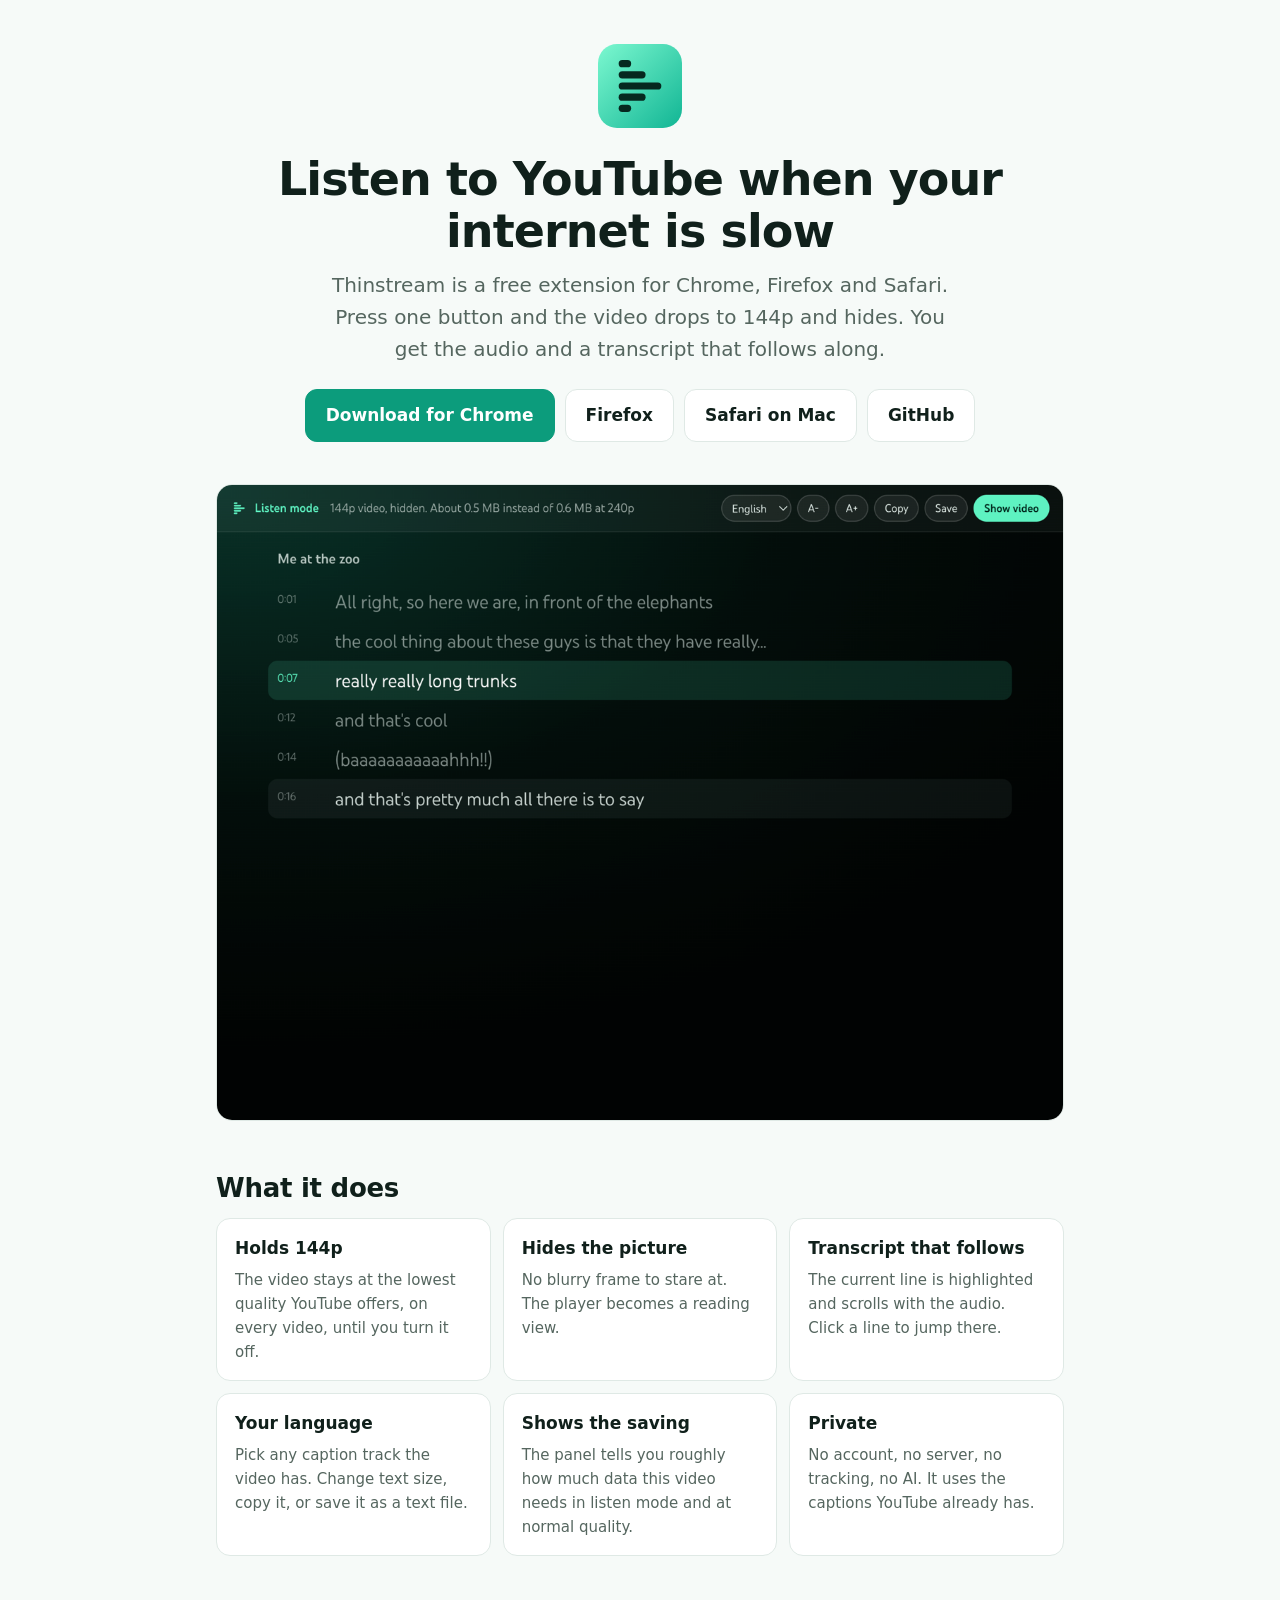
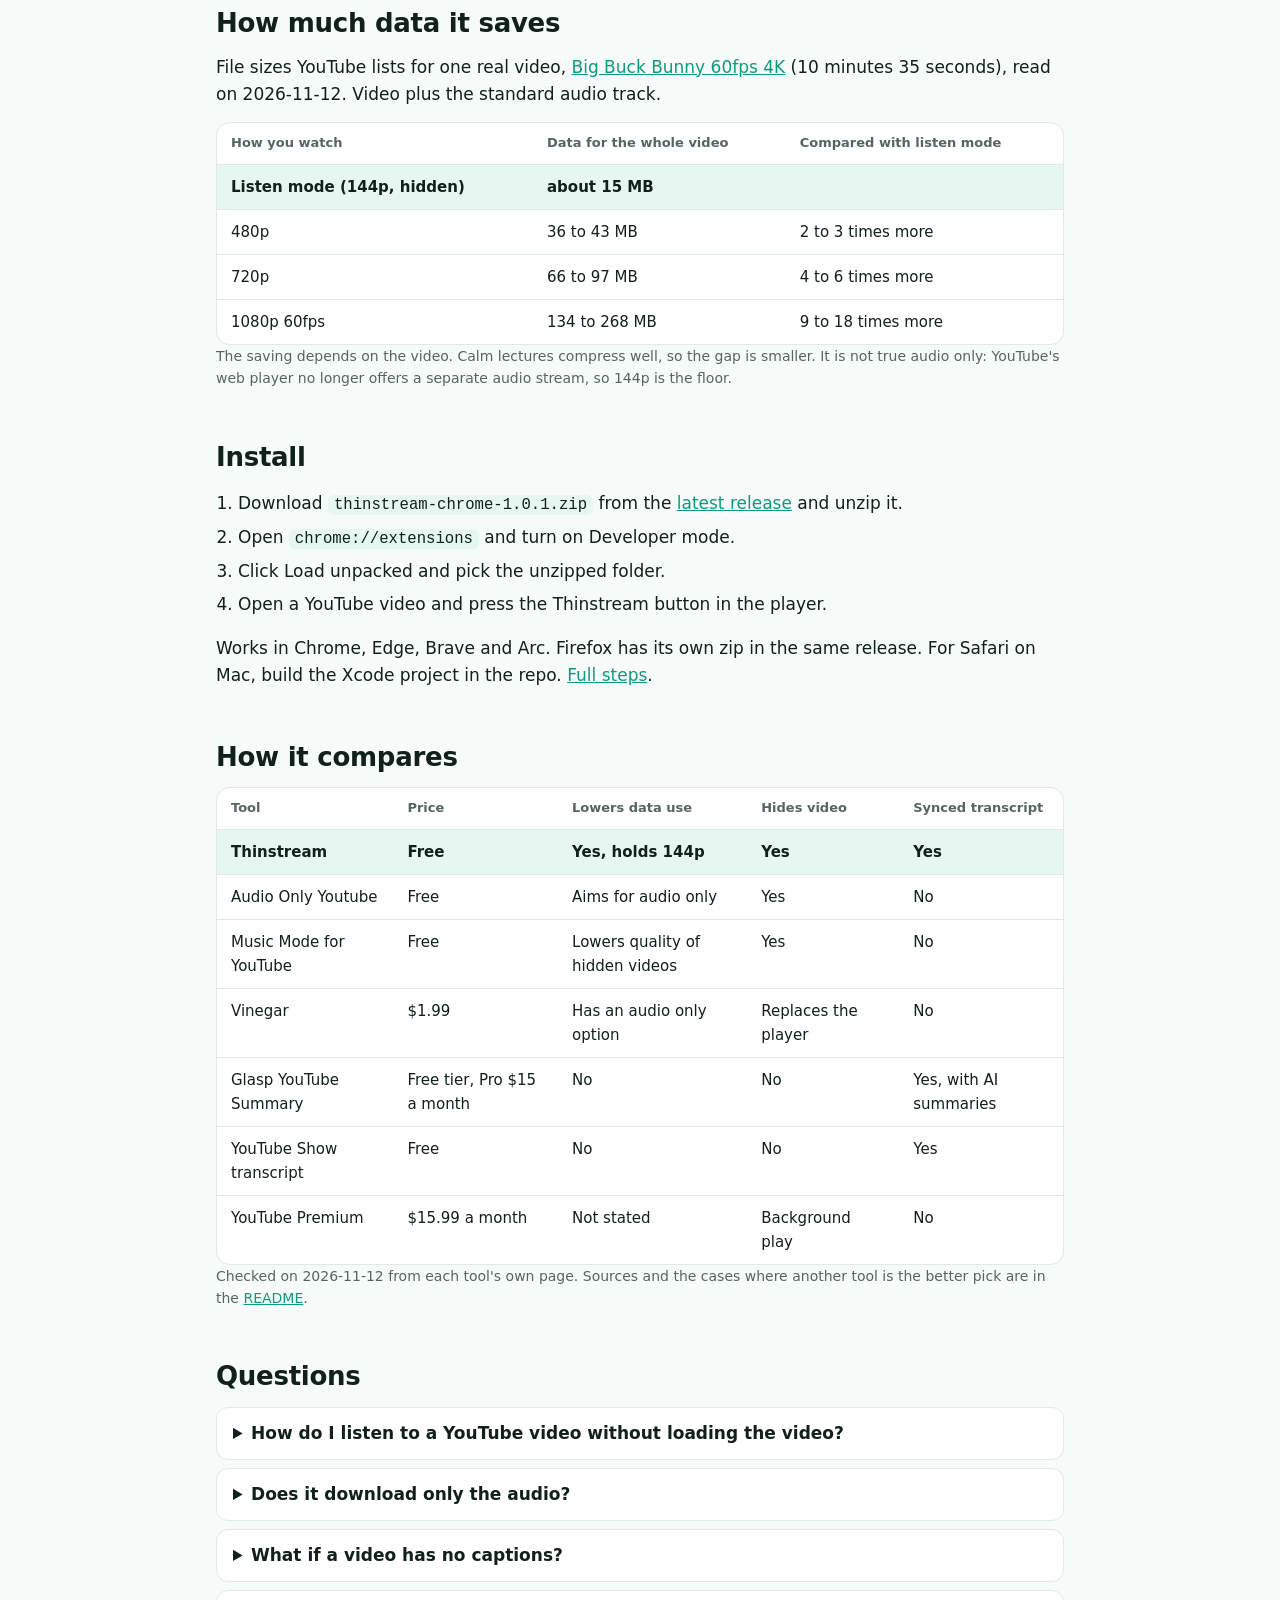
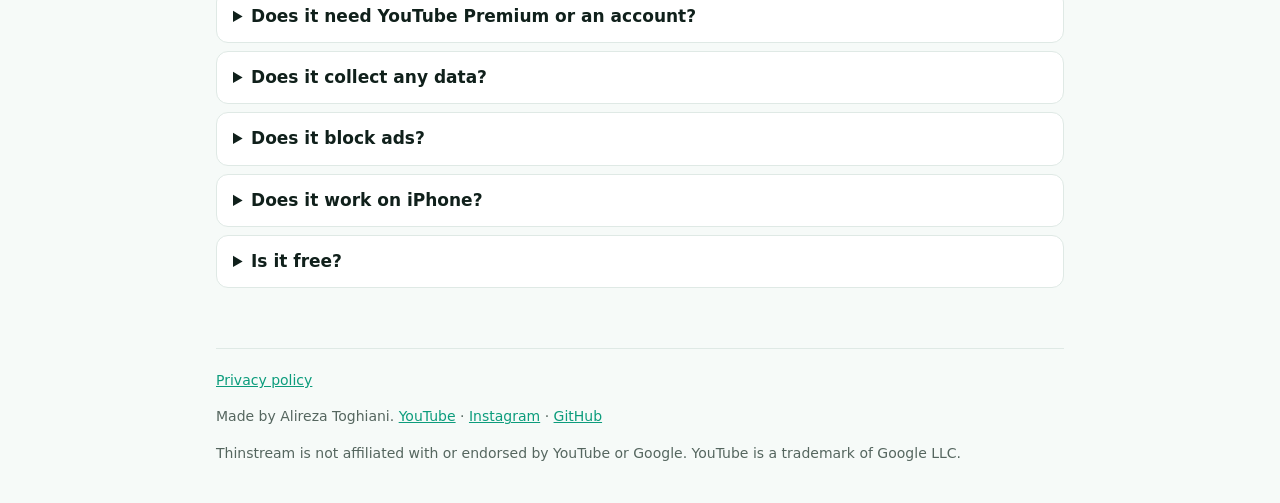
==== docs/index.html @ 48fdc72e "Add GitHub stats script and a download count on the site that stays hidden until 100" ====
<!doctype html>
<html lang="en">
<head>
<meta charset="utf-8">
<meta name="viewport" content="width=device-width, initial-scale=1">
<title>Thinstream: listen to YouTube and read the transcript on slow internet</title>
<meta name="description" content="Free Chrome, Firefox and Safari extension for slow internet. One click holds a YouTube video at 144p, hides it, and shows a transcript that follows the audio. No account, no tracking.">
<meta name="keywords" content="YouTube audio only extension, YouTube transcript extension, YouTube data saver, listen to YouTube without video, YouTube slow internet, YouTube low bandwidth, Chrome extension, Firefox add-on, Safari extension, YouTube listen mode">
<meta name="author" content="Alireza Toghiani">
<link rel="canonical" href="https://alireza12t.github.io/thinstream/">
<link rel="icon" type="image/svg+xml" href="assets/logo.svg">
<meta name="theme-color" content="#0b1613">

<meta property="og:type" content="website">
<meta property="og:site_name" content="Thinstream">
<meta property="og:title" content="Thinstream: listen mode for YouTube">
<meta property="og:description" content="On slow internet, press one button. The video drops to 144p and hides, and you get the audio with a transcript that follows along. Free for Chrome, Firefox and Safari.">
<meta property="og:url" content="https://alireza12t.github.io/thinstream/">
<meta property="og:image" content="https://alireza12t.github.io/thinstream/assets/og.png">
<meta property="og:image:width" content="1280">
<meta property="og:image:height" content="640">
<meta name="twitter:card" content="summary_large_image">
<meta name="twitter:title" content="Thinstream: listen mode for YouTube">
<meta name="twitter:description" content="Audio plus a synced transcript when your internet is slow. Free for Chrome, Firefox and Safari.">
<meta name="twitter:image" content="https://alireza12t.github.io/thinstream/assets/og.png">

<script type="application/ld+json">
{
  "@context": "https://schema.org",
  "@type": "SoftwareApplication",
  "name": "Thinstream",
  "alternateName": "Thinstream: Listen Mode for YouTube",
  "description": "A free browser extension for Chrome, Firefox and Safari that holds a YouTube video at 144p, hides the picture, and shows a transcript that follows the audio. Made for slow or metered internet.",
  "applicationCategory": "BrowserApplication",
  "operatingSystem": "Chrome, Edge, Brave, Firefox, Safari on macOS",
  "softwareVersion": "1.0.1",
  "datePublished": "2026-11-12",
  "url": "https://alireza12t.github.io/thinstream/",
  "downloadUrl": "https://github.com/alireza12t/thinstream/releases/latest",
  "codeRepository": "https://github.com/alireza12t/thinstream",
  "license": "https://polyformproject.org/licenses/noncommercial/1.0.0",
  "image": "https://alireza12t.github.io/thinstream/assets/og.png",
  "screenshot": "https://alireza12t.github.io/thinstream/assets/screenshot.png",
  "offers": { "@type": "Offer", "price": "0", "priceCurrency": "USD" },
  "author": { "@type": "Person", "name": "Alireza Toghiani", "url": "https://github.com/alireza12t" },
  "featureList": [
    "Holds YouTube video at the lowest quality, 144p",
    "Hides the video picture",
    "Transcript that follows the audio",
    "Click a transcript line to jump to that moment",
    "Caption language picker",
    "Copy the transcript or save it as a text file",
    "Per video data estimate",
    "No account, no server, no tracking"
  ]
}
</script>
<script type="application/ld+json">
{
  "@context": "https://schema.org",
  "@type": "FAQPage",
  "mainEntity": [
    { "@type": "Question", "name": "How do I listen to a YouTube video without loading the video?",
      "acceptedAnswer": { "@type": "Answer", "text": "Install Thinstream, open the video and press the Listen mode button in the player. The video drops to 144p and is hidden, and you get the audio with a transcript that follows along." } },
    { "@type": "Question", "name": "How can I watch YouTube on slow internet or a small data plan?",
      "acceptedAnswer": { "@type": "Answer", "text": "Use Thinstream's listen mode. It holds every video at 144p. On a 10 minute test video that was about 15 MB instead of 66 to 97 MB at 720p." } },
    { "@type": "Question", "name": "Does Thinstream download only the audio?",
      "acceptedAnswer": { "@type": "Answer", "text": "No. YouTube's web player no longer offers a separate audio stream, so Thinstream holds the video at 144p and hides it. On the test video the hidden picture was about 5 MB of the 15 MB total." } },
    { "@type": "Question", "name": "Can I read a YouTube video instead of watching it?",
      "acceptedAnswer": { "@type": "Answer", "text": "Yes. Thinstream fills the player with the transcript, highlights the current line, and lets you copy it or save it as a text file." } },
    { "@type": "Question", "name": "Is Thinstream free?",
      "acceptedAnswer": { "@type": "Answer", "text": "Yes. It is free for any noncommercial use under the PolyForm Noncommercial 1.0.0 license. It needs no account and no YouTube Premium." } },
    { "@type": "Question", "name": "Does Thinstream collect data?",
      "acceptedAnswer": { "@type": "Answer", "text": "No. It makes no network requests of its own. Settings stay in your browser." } },
    { "@type": "Question", "name": "Which browsers does Thinstream work in?",
      "acceptedAnswer": { "@type": "Answer", "text": "Chrome and other Chromium browsers such as Edge, Brave and Arc, Firefox 140 or newer, and Safari on Mac through an Xcode project. An iPhone and iPad build is included but not yet tested on a device." } }
  ]
}
</script>

<style>
  :root {
    color-scheme: light dark;
    --bg: #f6faf8; --card: #ffffff; --fg: #10201b; --muted: #55665f; --line: #dfe9e5;
    --accent: #0c9c7c; --accent-fg: #ffffff; --soft: #e6f6f0;
  }
  @media (prefers-color-scheme: dark) {
    :root {
      --bg: #070b0a; --card: #0f1a17; --fg: #e9f5f0; --muted: #9bb0a8; --line: #1d2b27;
      --accent: #5ef2c0; --accent-fg: #06281f; --soft: #12261f;
    }
  }
  * { box-sizing: border-box; }
  html { -webkit-text-size-adjust: 100%; }
  body {
    margin: 0; background: var(--bg); color: var(--fg);
    font: 17px/1.6 system-ui, -apple-system, "Segoe UI", Roboto, sans-serif;
  }
  .wrap { max-width: 880px; margin: 0 auto; padding: 0 16px; }
  header { padding: 44px 0 8px; text-align: center; }
  header img.logo { width: 84px; height: 84px; }
  h1 { font-size: clamp(30px, 6vw, 46px); line-height: 1.12; margin: 18px 0 12px; letter-spacing: -0.02em; }
  .lead { font-size: clamp(17px, 2.6vw, 20px); color: var(--muted); max-width: 640px; margin: 0 auto 24px; }
  .cta { display: flex; gap: 10px; justify-content: center; flex-wrap: wrap; }
  .btn {
    display: inline-block; padding: 12px 20px; border-radius: 12px; font-weight: 600;
    text-decoration: none; border: 1px solid var(--line); color: var(--fg); background: var(--card);
  }
  .btn.primary { background: var(--accent); color: var(--accent-fg); border-color: var(--accent); }
  .stats { margin: 18px 0 0; color: var(--muted); font-size: 15px; }
  .stats b { color: var(--fg); }
  .shot { margin: 34px 0 8px; }
  .shot img { width: 100%; height: auto; display: block; border-radius: 16px; border: 1px solid var(--line); }
  h2 { font-size: 26px; line-height: 1.2; margin: 52px 0 14px; letter-spacing: -0.01em; }
  p { margin: 0 0 14px; }
  ul { padding-left: 22px; margin: 0 0 14px; }
  li { margin: 6px 0; }
  a { color: var(--accent); }
  .grid { display: grid; grid-template-columns: repeat(auto-fit, minmax(240px, 1fr)); gap: 12px; }
  .card { background: var(--card); border: 1px solid var(--line); border-radius: 14px; padding: 16px 18px; }
  .card h3 { margin: 0 0 6px; font-size: 17px; }
  .card p { margin: 0; color: var(--muted); font-size: 15px; }
  .scroll { overflow-x: auto; border: 1px solid var(--line); border-radius: 14px; background: var(--card); }
  table { border-collapse: collapse; width: 100%; font-size: 15px; min-width: 520px; }
  th, td { text-align: left; padding: 10px 14px; border-bottom: 1px solid var(--line); vertical-align: top; }
  tr:last-child td { border-bottom: 0; }
  th { font-size: 13px; color: var(--muted); font-weight: 600; }
  tr.me td { background: var(--soft); font-weight: 600; }
  .note { color: var(--muted); font-size: 14px; }
  details { background: var(--card); border: 1px solid var(--line); border-radius: 12px; padding: 12px 16px; margin: 8px 0; }
  summary { cursor: pointer; font-weight: 600; }
  details p { margin: 10px 0 2px; color: var(--muted); }
  ol { padding-left: 22px; }
  code { background: var(--soft); padding: 1px 6px; border-radius: 6px; font-size: 0.92em; }
  footer { margin: 60px 0 40px; padding-top: 20px; border-top: 1px solid var(--line); color: var(--muted); font-size: 14px; }
</style>
</head>
<body>
<div class="wrap">

<header>
  <img class="logo" src="assets/logo.svg" width="84" height="84" alt="Thinstream logo">
  <h1>Listen to YouTube when your internet is slow</h1>
  <p class="lead">Thinstream is a free extension for Chrome, Firefox and Safari. Press one button and the video drops to 144p and hides. You get the audio and a transcript that follows along.</p>
  <div class="cta">
    <a class="btn primary" href="https://github.com/alireza12t/thinstream/releases/latest">Download for Chrome</a>
    <a class="btn" href="https://github.com/alireza12t/thinstream#firefox">Firefox</a>
    <a class="btn" href="https://github.com/alireza12t/thinstream#safari-on-mac">Safari on Mac</a>
    <a class="btn" href="https://github.com/alireza12t/thinstream">GitHub</a>
  </div>
  <p class="stats" id="stats" hidden></p>
</header>

<div class="shot">
  <img src="assets/screenshot.png" width="1200" height="900" alt="Thinstream listen mode on YouTube. The picture is hidden and the transcript is shown with the current line highlighted.">
</div>

<h2>What it does</h2>
<div class="grid">
  <div class="card"><h3>Holds 144p</h3><p>The video stays at the lowest quality YouTube offers, on every video, until you turn it off.</p></div>
  <div class="card"><h3>Hides the picture</h3><p>No blurry frame to stare at. The player becomes a reading view.</p></div>
  <div class="card"><h3>Transcript that follows</h3><p>The current line is highlighted and scrolls with the audio. Click a line to jump there.</p></div>
  <div class="card"><h3>Your language</h3><p>Pick any caption track the video has. Change text size, copy it, or save it as a text file.</p></div>
  <div class="card"><h3>Shows the saving</h3><p>The panel tells you roughly how much data this video needs in listen mode and at normal quality.</p></div>
  <div class="card"><h3>Private</h3><p>No account, no server, no tracking, no AI. It uses the captions YouTube already has.</p></div>
</div>

<h2>How much data it saves</h2>
<p>File sizes YouTube lists for one real video, <a href="https://www.youtube.com/watch?v=aqz-KE-bpKQ">Big Buck Bunny 60fps 4K</a> (10 minutes 35 seconds), read on 2026-11-12. Video plus the standard audio track.</p>
<div class="scroll">
<table>
  <tr><th>How you watch</th><th>Data for the whole video</th><th>Compared with listen mode</th></tr>
  <tr class="me"><td>Listen mode (144p, hidden)</td><td>about 15 MB</td><td></td></tr>
  <tr><td>480p</td><td>36 to 43 MB</td><td>2 to 3 times more</td></tr>
  <tr><td>720p</td><td>66 to 97 MB</td><td>4 to 6 times more</td></tr>
  <tr><td>1080p 60fps</td><td>134 to 268 MB</td><td>9 to 18 times more</td></tr>
</table>
</div>
<p class="note">The saving depends on the video. Calm lectures compress well, so the gap is smaller. It is not true audio only: YouTube's web player no longer offers a separate audio stream, so 144p is the floor.</p>

<h2>Install</h2>
<ol>
  <li>Download <code>thinstream-chrome-1.0.1.zip</code> from the <a href="https://github.com/alireza12t/thinstream/releases/latest">latest release</a> and unzip it.</li>
  <li>Open <code>chrome://extensions</code> and turn on Developer mode.</li>
  <li>Click Load unpacked and pick the unzipped folder.</li>
  <li>Open a YouTube video and press the Thinstream button in the player.</li>
</ol>
<p>Works in Chrome, Edge, Brave and Arc. Firefox has its own zip in the same release. For Safari on Mac, build the Xcode project in the repo. <a href="https://github.com/alireza12t/thinstream#install">Full steps</a>.</p>

<h2>How it compares</h2>
<div class="scroll">
<table>
  <tr><th>Tool</th><th>Price</th><th>Lowers data use</th><th>Hides video</th><th>Synced transcript</th></tr>
  <tr class="me"><td>Thinstream</td><td>Free</td><td>Yes, holds 144p</td><td>Yes</td><td>Yes</td></tr>
  <tr><td>Audio Only Youtube</td><td>Free</td><td>Aims for audio only</td><td>Yes</td><td>No</td></tr>
  <tr><td>Music Mode for YouTube</td><td>Free</td><td>Lowers quality of hidden videos</td><td>Yes</td><td>No</td></tr>
  <tr><td>Vinegar</td><td>$1.99</td><td>Has an audio only option</td><td>Replaces the player</td><td>No</td></tr>
  <tr><td>Glasp YouTube Summary</td><td>Free tier, Pro $15 a month</td><td>No</td><td>No</td><td>Yes, with AI summaries</td></tr>
  <tr><td>YouTube Show transcript</td><td>Free</td><td>No</td><td>No</td><td>Yes</td></tr>
  <tr><td>YouTube Premium</td><td>$15.99 a month</td><td>Not stated</td><td>Background play</td><td>No</td></tr>
</table>
</div>
<p class="note">Checked on 2026-11-12 from each tool's own page. Sources and the cases where another tool is the better pick are in the <a href="https://github.com/alireza12t/thinstream#how-it-compares">README</a>.</p>

<h2>Questions</h2>
<details><summary>How do I listen to a YouTube video without loading the video?</summary><p>Install Thinstream, open the video and press the Listen mode button in the player. The video drops to 144p and is hidden, and you get the audio with a transcript.</p></details>
<details><summary>Does it download only the audio?</summary><p>No. YouTube's web player no longer offers a separate audio stream, so 144p is the floor. On the test video the hidden picture was about 5 MB of the 15 MB.</p></details>
<details><summary>What if a video has no captions?</summary><p>Listen mode still works and the audio keeps playing. The panel tells you there is no transcript.</p></details>
<details><summary>Does it need YouTube Premium or an account?</summary><p>No.</p></details>
<details><summary>Does it collect any data?</summary><p>No. It makes no network requests of its own. Settings stay in your browser.</p></details>
<details><summary>Does it block ads?</summary><p>No. It does not touch ads.</p></details>
<details><summary>Does it work on iPhone?</summary><p>An iPhone and iPad build is in the repo and compiles, but it has not been tested on a device yet. It would only work on youtube.com in Safari, not in the YouTube app.</p></details>
<details><summary>Is it free?</summary><p>Yes, for any noncommercial use, under the PolyForm Noncommercial 1.0.0 license. It can't be sold or used to make money.</p></details>

<footer>
  <p><a href="privacy.html">Privacy policy</a></p>
  <p>Made by Alireza Toghiani. <a href="https://www.youtube.com/@DevMvRick">YouTube</a> · <a href="https://instagram.com/devmvrick">Instagram</a> · <a href="https://github.com/alireza12t">GitHub</a></p>
  <p>Thinstream is not affiliated with or endorsed by YouTube or Google. YouTube is a trademark of Google LLC.</p>
</footer>

</div>
<script>
// Download count under the buttons. It asks GitHub's public API, the same company
// that serves this page, and sets no cookie. The line stays hidden until the
// number is worth showing. Add #stats to the address to see it at any number.
(function () {
  var MIN_DOWNLOADS = 100; // show the line from this many downloads
  var MIN_STARS = 20;      // add the stars from this many
  var line = document.getElementById('stats');
  var force = location.hash === '#stats';
  var api = 'https://api.github.com/repos/alireza12t/thinstream';
  var json = function (url) {
    return fetch(url).then(function (r) { if (!r.ok) throw new Error(r.status); return r.json(); });
  };
  var part = function (count, one, many) {
    var b = document.createElement('b');
    b.textContent = count.toLocaleString('en-US');
    line.append(b, ' ' + (count === 1 ? one : many));
  };
  json(api + '/releases?per_page=100').then(function (releases) {
    var downloads = 0;
    releases.forEach(function (rel) {
      rel.assets.forEach(function (a) { downloads += a.download_count; });
    });
    if (!force && downloads < MIN_DOWNLOADS) return;
    return json(api).catch(function () { return null; }).then(function (repo) {
      part(downloads, 'download from GitHub', 'downloads from GitHub');
      if (repo && (force || repo.stargazers_count >= MIN_STARS)) {
        line.append(' · ');
        part(repo.stargazers_count, 'star', 'stars');
      }
      line.hidden = false;
    });
  }).catch(function () {});
})();
</script>
</body>
</html>
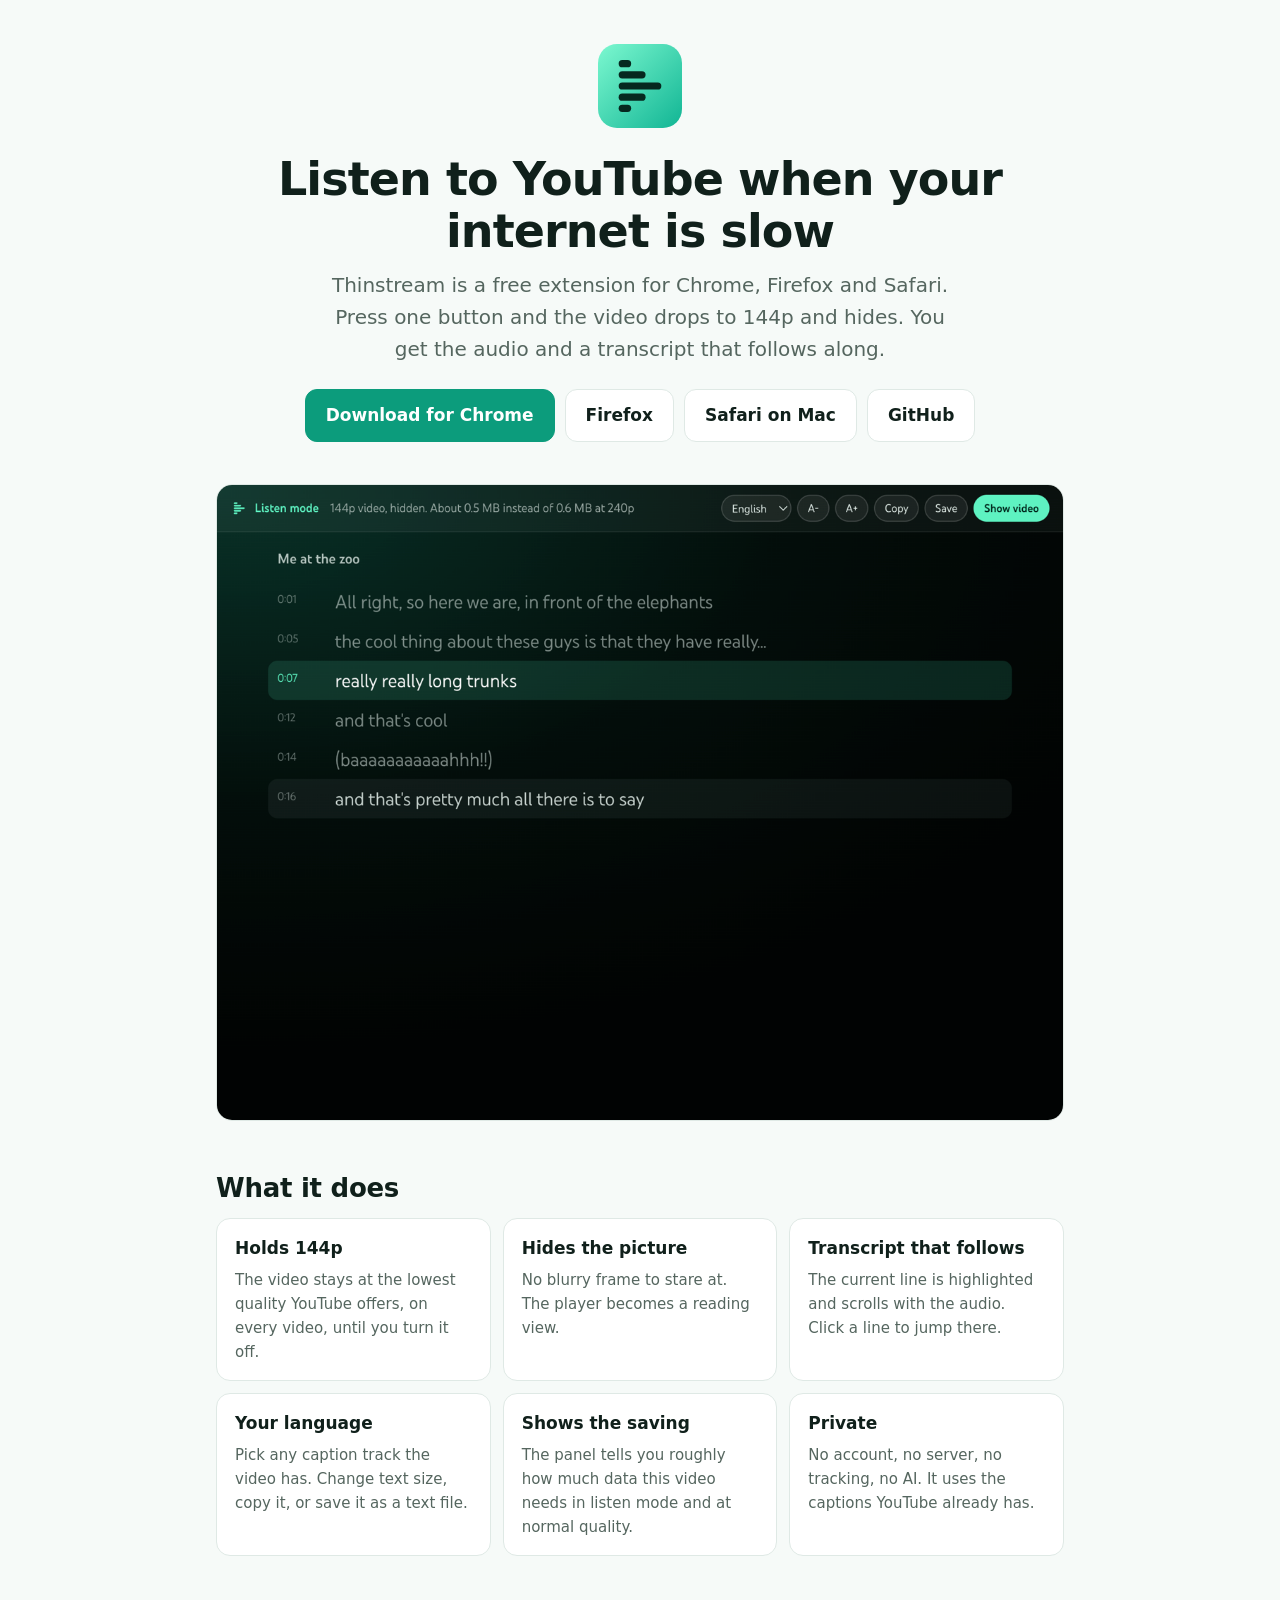
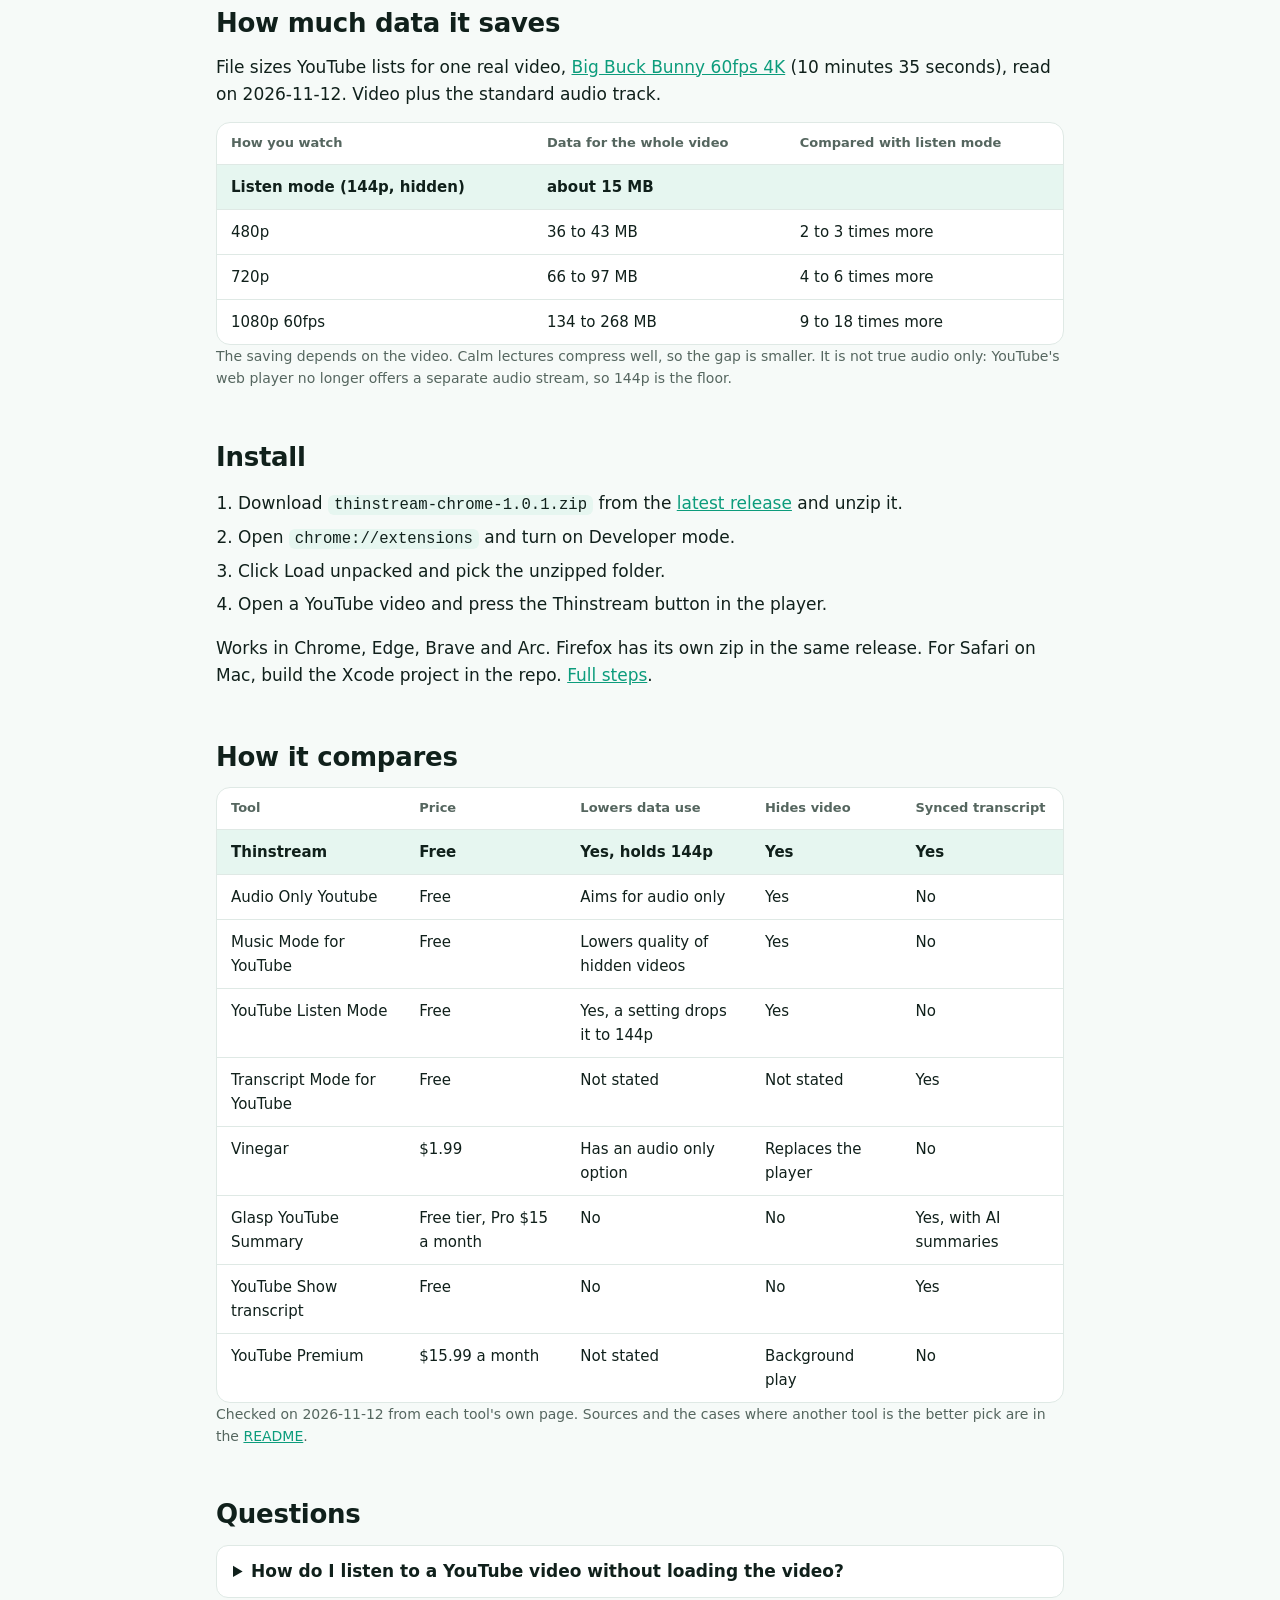
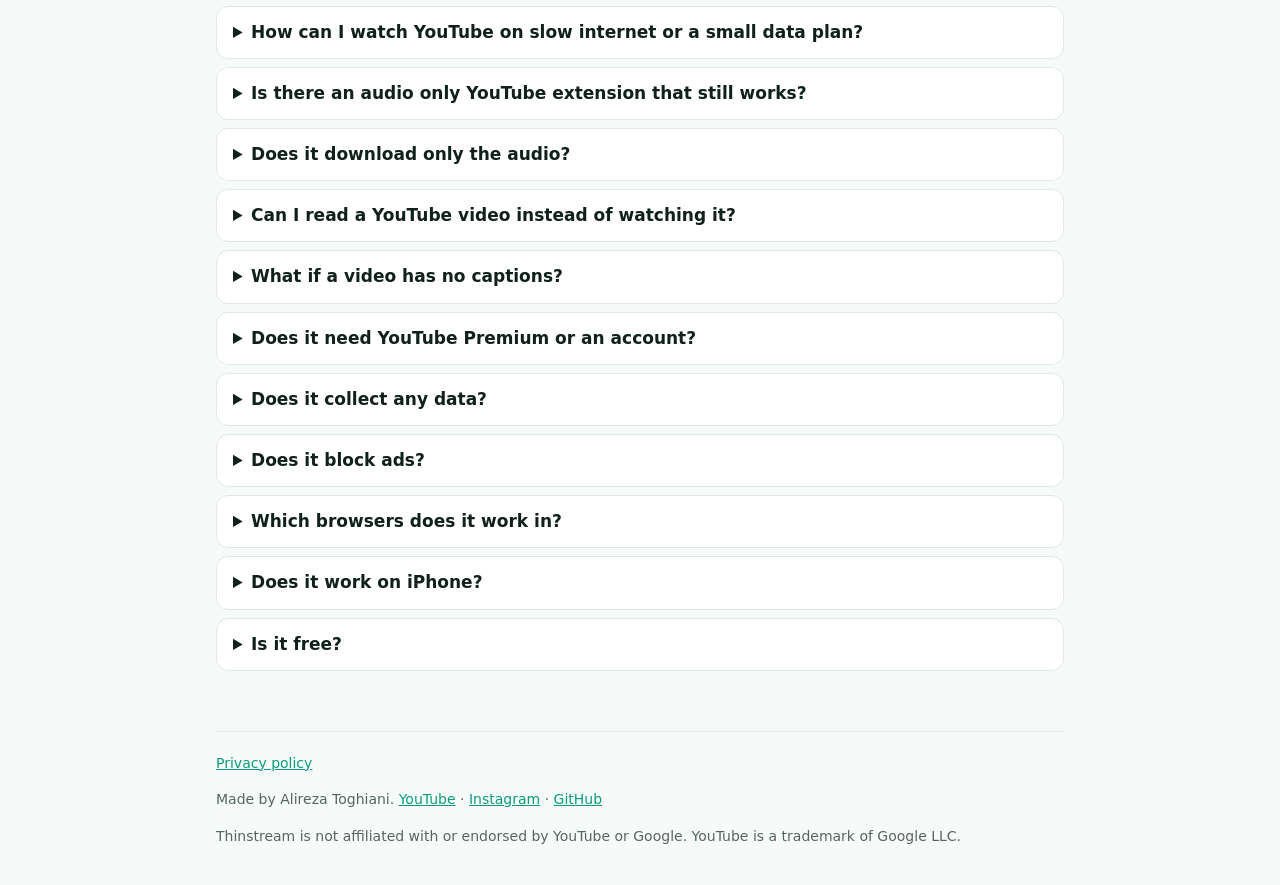
==== commit efb1c288: "SEO pass: site FAQ markup matches the page, two more rivals, store images, App Store keywords - docs" ====
--- a/docs/index.html
+++ b/docs/index.html
@@ -3,7 +3,7 @@
 <head>
 <meta charset="utf-8">
 <meta name="viewport" content="width=device-width, initial-scale=1">
-<title>Thinstream: listen to YouTube and read the transcript on slow internet</title>
+<title>Thinstream: listen to YouTube with a transcript on slow internet</title>
 <meta name="description" content="Free Chrome, Firefox and Safari extension for slow internet. One click holds a YouTube video at 144p, hides it, and shows a transcript that follows the audio. No account, no tracking.">
 <meta name="keywords" content="YouTube audio only extension, YouTube transcript extension, YouTube data saver, listen to YouTube without video, YouTube slow internet, YouTube low bandwidth, Chrome extension, Firefox add-on, Safari extension, YouTube listen mode">
 <meta name="author" content="Alireza Toghiani">
@@ -19,6 +19,8 @@
 <meta property="og:image" content="https://alireza12t.github.io/thinstream/assets/og.png">
 <meta property="og:image:width" content="1280">
 <meta property="og:image:height" content="640">
+<meta property="og:image:alt" content="Thinstream listen mode on a YouTube video: the picture is hidden and a transcript that follows the audio fills the player">
+<meta name="twitter:image:alt" content="Thinstream listen mode on a YouTube video: the picture is hidden and a transcript that follows the audio fills the player">
 <meta name="twitter:card" content="summary_large_image">
 <meta name="twitter:title" content="Thinstream: listen mode for YouTube">
 <meta name="twitter:description" content="Audio plus a synced transcript when your internet is slow. Free for Chrome, Firefox and Safari.">
@@ -61,19 +63,29 @@
   "@type": "FAQPage",
   "mainEntity": [
     { "@type": "Question", "name": "How do I listen to a YouTube video without loading the video?",
-      "acceptedAnswer": { "@type": "Answer", "text": "Install Thinstream, open the video and press the Listen mode button in the player. The video drops to 144p and is hidden, and you get the audio with a transcript that follows along." } },
+      "acceptedAnswer": { "@type": "Answer", "text": "Install Thinstream, open the video and press the Listen mode button in the player. The video drops to 144p and is hidden, and you get the audio with a transcript." } },
     { "@type": "Question", "name": "How can I watch YouTube on slow internet or a small data plan?",
-      "acceptedAnswer": { "@type": "Answer", "text": "Use Thinstream's listen mode. It holds every video at 144p. On a 10 minute test video that was about 15 MB instead of 66 to 97 MB at 720p." } },
-    { "@type": "Question", "name": "Does Thinstream download only the audio?",
-      "acceptedAnswer": { "@type": "Answer", "text": "No. YouTube's web player no longer offers a separate audio stream, so Thinstream holds the video at 144p and hides it. On the test video the hidden picture was about 5 MB of the 15 MB total." } },
+      "acceptedAnswer": { "@type": "Answer", "text": "Use listen mode. It holds every video at 144p. On a 10 minute test video that was about 15 MB instead of 66 to 97 MB at 720p." } },
+    { "@type": "Question", "name": "Is there an audio only YouTube extension that still works?",
+      "acceptedAnswer": { "@type": "Answer", "text": "Thinstream works on YouTube as of 2026-11-12, in Chrome, Firefox and Safari. It isn't true audio only, but it holds the video at 144p and hides it, so you get the audio and a transcript on very little data." } },
+    { "@type": "Question", "name": "Does it download only the audio?",
+      "acceptedAnswer": { "@type": "Answer", "text": "No. YouTube's web player no longer offers a separate audio stream, so 144p is the floor. On the test video the hidden picture was about 5 MB of the 15 MB." } },
     { "@type": "Question", "name": "Can I read a YouTube video instead of watching it?",
       "acceptedAnswer": { "@type": "Answer", "text": "Yes. Thinstream fills the player with the transcript, highlights the current line, and lets you copy it or save it as a text file." } },
-    { "@type": "Question", "name": "Is Thinstream free?",
-      "acceptedAnswer": { "@type": "Answer", "text": "Yes. It is free for any noncommercial use under the PolyForm Noncommercial 1.0.0 license. It needs no account and no YouTube Premium." } },
-    { "@type": "Question", "name": "Does Thinstream collect data?",
+    { "@type": "Question", "name": "What if a video has no captions?",
+      "acceptedAnswer": { "@type": "Answer", "text": "Listen mode still works and the audio keeps playing. The panel tells you there is no transcript." } },
+    { "@type": "Question", "name": "Does it need YouTube Premium or an account?",
+      "acceptedAnswer": { "@type": "Answer", "text": "No." } },
+    { "@type": "Question", "name": "Does it collect any data?",
       "acceptedAnswer": { "@type": "Answer", "text": "No. It makes no network requests of its own. Settings stay in your browser." } },
-    { "@type": "Question", "name": "Which browsers does Thinstream work in?",
-      "acceptedAnswer": { "@type": "Answer", "text": "Chrome and other Chromium browsers such as Edge, Brave and Arc, Firefox 140 or newer, and Safari on Mac through an Xcode project. An iPhone and iPad build is included but not yet tested on a device." } }
+    { "@type": "Question", "name": "Does it block ads?",
+      "acceptedAnswer": { "@type": "Answer", "text": "No. It does not touch ads." } },
+    { "@type": "Question", "name": "Which browsers does it work in?",
+      "acceptedAnswer": { "@type": "Answer", "text": "Chrome and other Chromium browsers such as Edge, Brave and Arc, Firefox 140 or newer, and Safari on Mac through an Xcode project." } },
+    { "@type": "Question", "name": "Does it work on iPhone?",
+      "acceptedAnswer": { "@type": "Answer", "text": "An iPhone and iPad build is in the repo and compiles, but it has not been tested on a device yet. It would only work on youtube.com in Safari, not in the YouTube app." } },
+    { "@type": "Question", "name": "Is it free?",
+      "acceptedAnswer": { "@type": "Answer", "text": "Yes, for any noncommercial use, under the PolyForm Noncommercial 1.0.0 license. It can't be sold or used to make money." } }
   ]
 }
 </script>
@@ -187,13 +199,15 @@
 </ol>
 <p>Works in Chrome, Edge, Brave and Arc. Firefox has its own zip in the same release. For Safari on Mac, build the Xcode project in the repo. <a href="https://github.com/alireza12t/thinstream#install">Full steps</a>.</p>
 
-<h2>How it compares</h2>
+<h2 id="compare">How it compares</h2>
 <div class="scroll">
 <table>
   <tr><th>Tool</th><th>Price</th><th>Lowers data use</th><th>Hides video</th><th>Synced transcript</th></tr>
   <tr class="me"><td>Thinstream</td><td>Free</td><td>Yes, holds 144p</td><td>Yes</td><td>Yes</td></tr>
   <tr><td>Audio Only Youtube</td><td>Free</td><td>Aims for audio only</td><td>Yes</td><td>No</td></tr>
   <tr><td>Music Mode for YouTube</td><td>Free</td><td>Lowers quality of hidden videos</td><td>Yes</td><td>No</td></tr>
+  <tr><td>YouTube Listen Mode</td><td>Free</td><td>Yes, a setting drops it to 144p</td><td>Yes</td><td>No</td></tr>
+  <tr><td>Transcript Mode for YouTube</td><td>Free</td><td>Not stated</td><td>Not stated</td><td>Yes</td></tr>
   <tr><td>Vinegar</td><td>$1.99</td><td>Has an audio only option</td><td>Replaces the player</td><td>No</td></tr>
   <tr><td>Glasp YouTube Summary</td><td>Free tier, Pro $15 a month</td><td>No</td><td>No</td><td>Yes, with AI summaries</td></tr>
   <tr><td>YouTube Show transcript</td><td>Free</td><td>No</td><td>No</td><td>Yes</td></tr>
@@ -204,11 +218,15 @@
 
 <h2>Questions</h2>
 <details><summary>How do I listen to a YouTube video without loading the video?</summary><p>Install Thinstream, open the video and press the Listen mode button in the player. The video drops to 144p and is hidden, and you get the audio with a transcript.</p></details>
+<details><summary>How can I watch YouTube on slow internet or a small data plan?</summary><p>Use listen mode. It holds every video at 144p. On a 10 minute test video that was about 15 MB instead of 66 to 97 MB at 720p.</p></details>
+<details><summary>Is there an audio only YouTube extension that still works?</summary><p>Thinstream works on YouTube as of 2026-11-12, in Chrome, Firefox and Safari. It isn't true audio only, but it holds the video at 144p and hides it, so you get the audio and a transcript on very little data. See <a href="#compare">How it compares</a>.</p></details>
 <details><summary>Does it download only the audio?</summary><p>No. YouTube's web player no longer offers a separate audio stream, so 144p is the floor. On the test video the hidden picture was about 5 MB of the 15 MB.</p></details>
+<details><summary>Can I read a YouTube video instead of watching it?</summary><p>Yes. Thinstream fills the player with the transcript, highlights the current line, and lets you copy it or save it as a text file.</p></details>
 <details><summary>What if a video has no captions?</summary><p>Listen mode still works and the audio keeps playing. The panel tells you there is no transcript.</p></details>
 <details><summary>Does it need YouTube Premium or an account?</summary><p>No.</p></details>
 <details><summary>Does it collect any data?</summary><p>No. It makes no network requests of its own. Settings stay in your browser.</p></details>
 <details><summary>Does it block ads?</summary><p>No. It does not touch ads.</p></details>
+<details><summary>Which browsers does it work in?</summary><p>Chrome and other Chromium browsers such as Edge, Brave and Arc, Firefox 140 or newer, and Safari on Mac through an Xcode project.</p></details>
 <details><summary>Does it work on iPhone?</summary><p>An iPhone and iPad build is in the repo and compiles, but it has not been tested on a device yet. It would only work on youtube.com in Safari, not in the YouTube app.</p></details>
 <details><summary>Is it free?</summary><p>Yes, for any noncommercial use, under the PolyForm Noncommercial 1.0.0 license. It can't be sold or used to make money.</p></details>
 
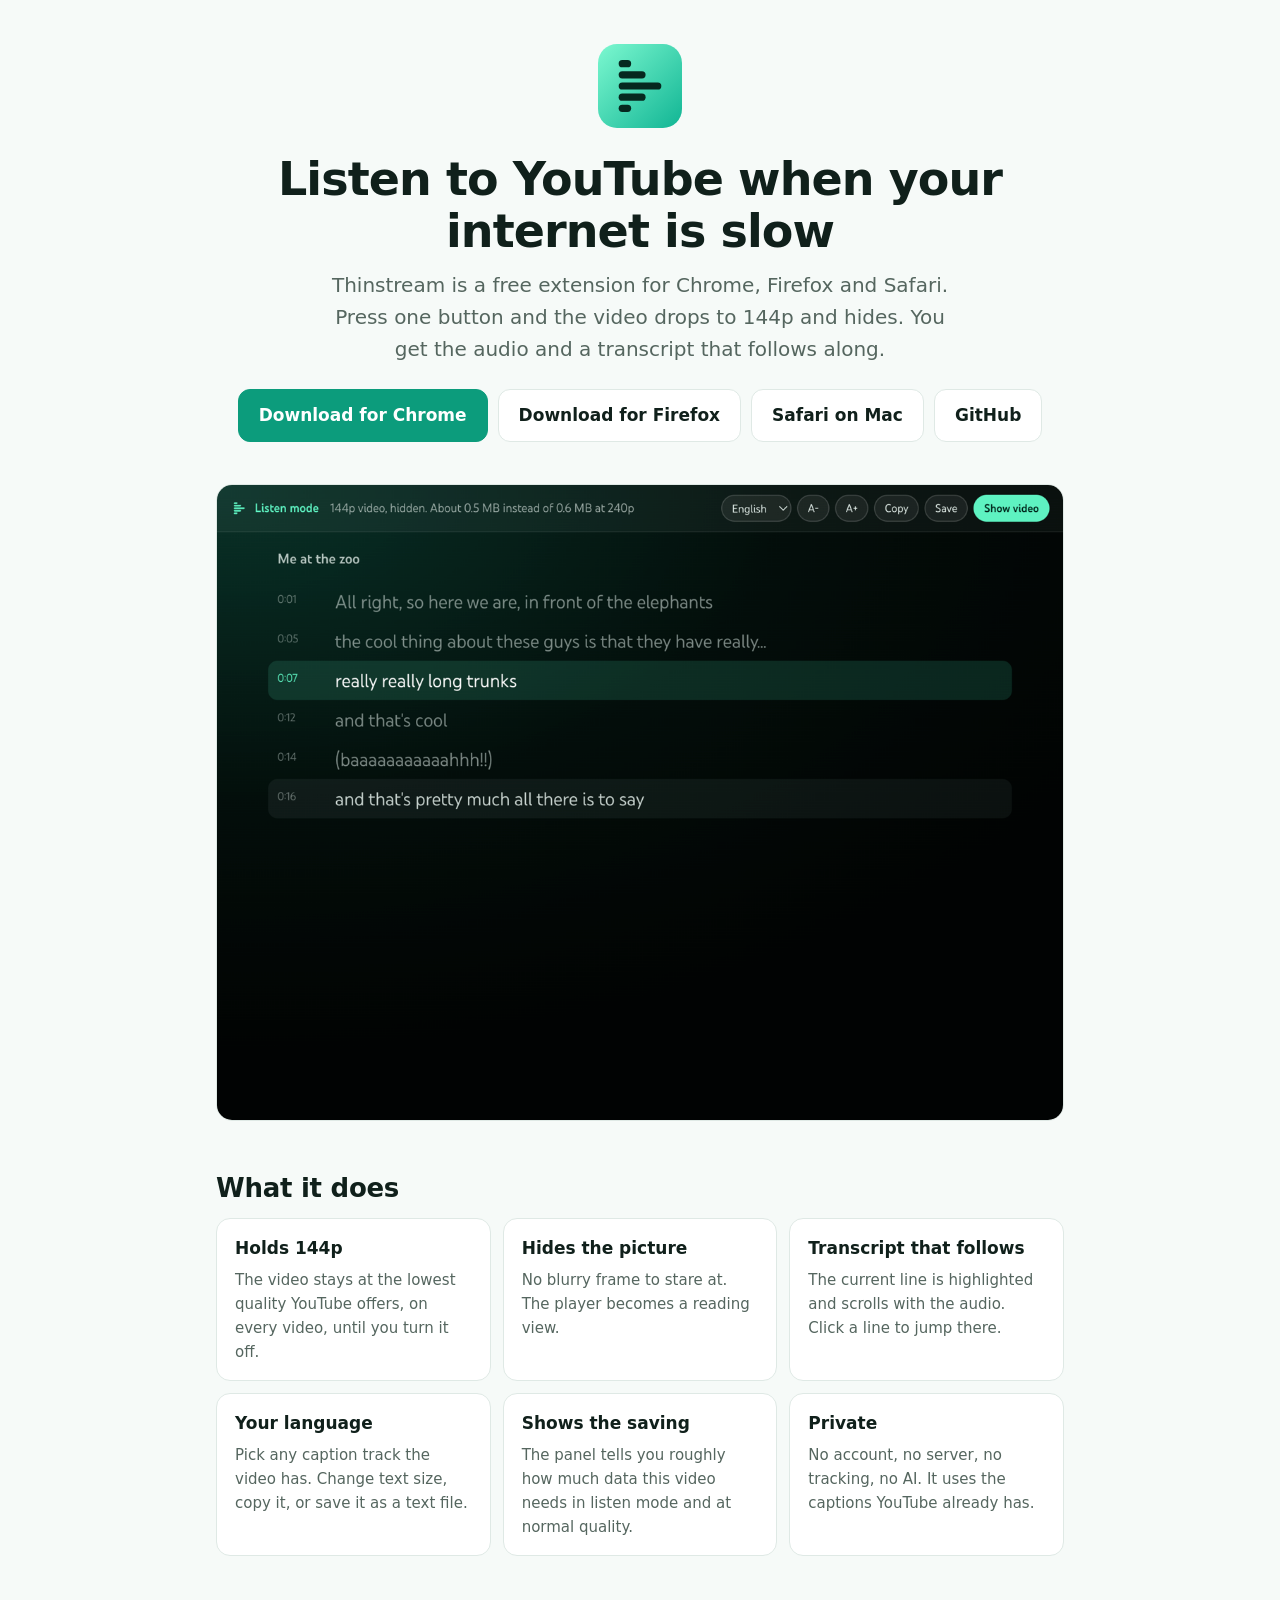
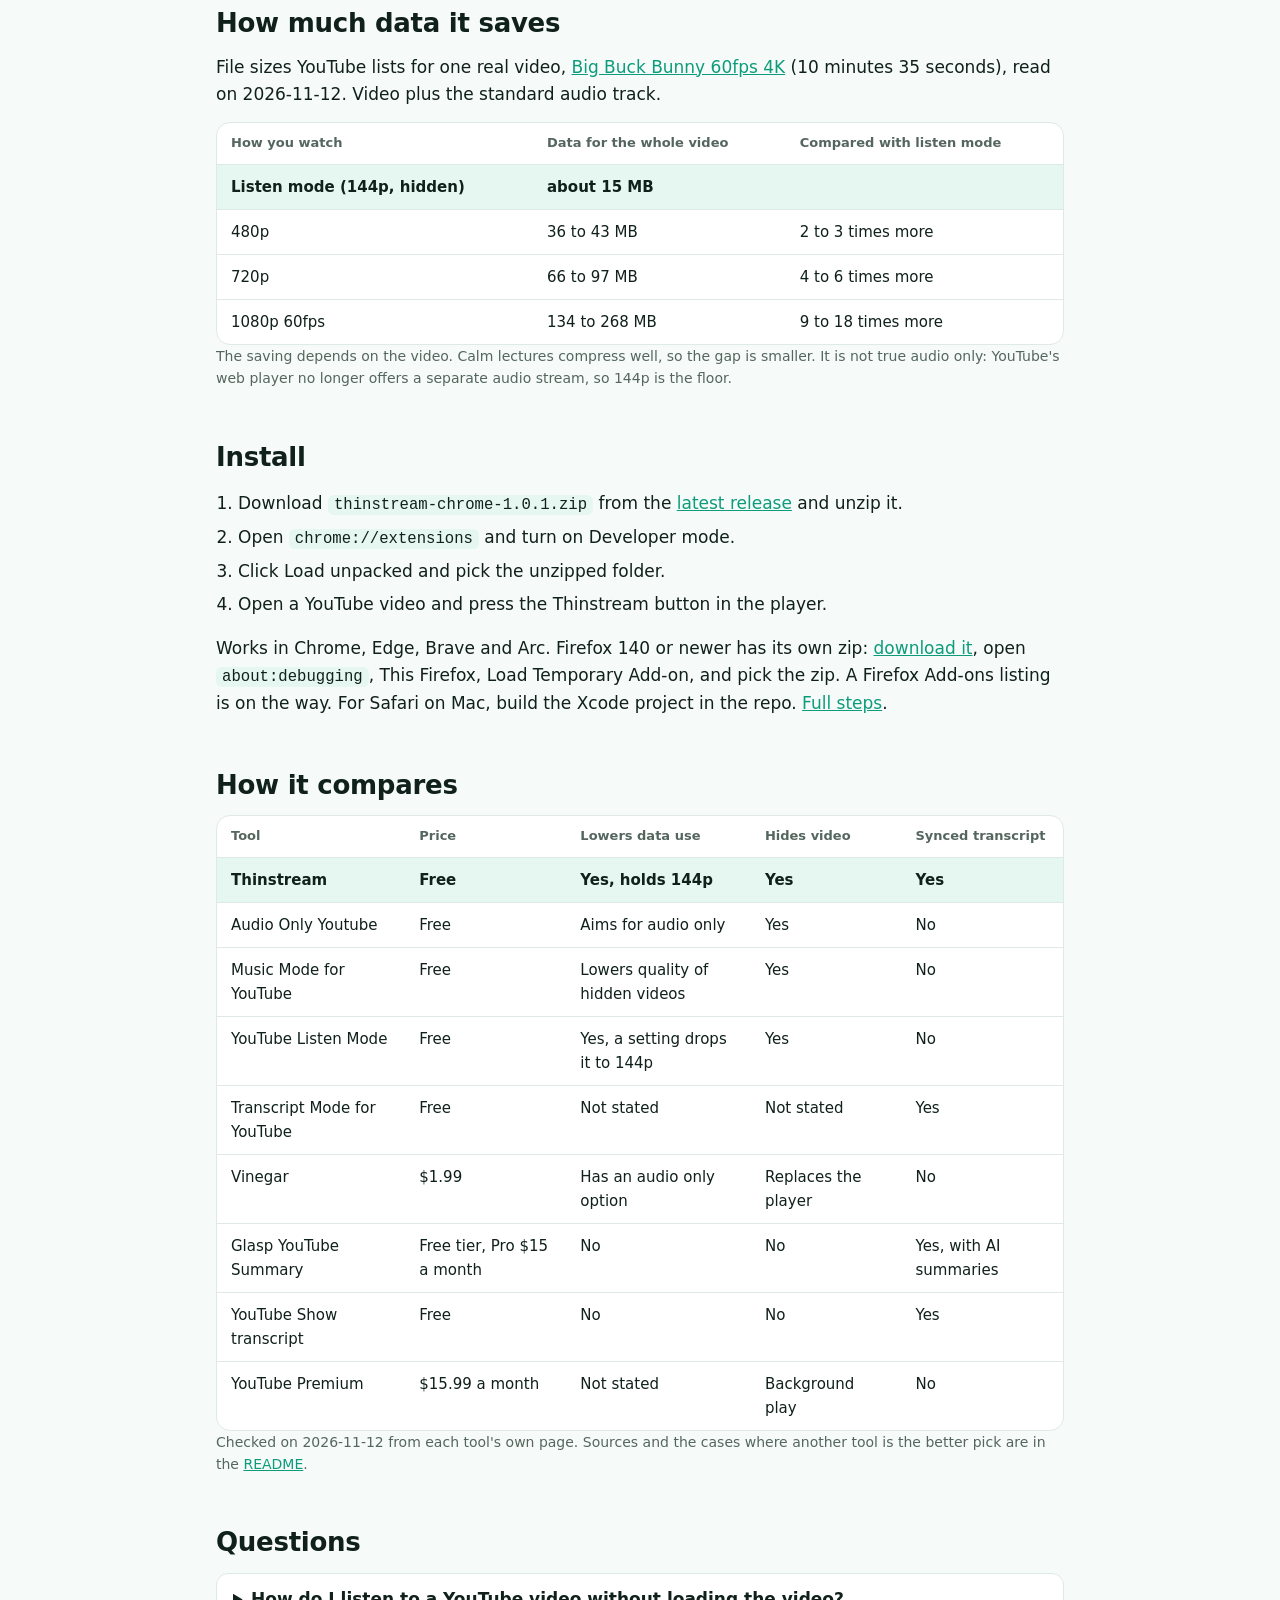
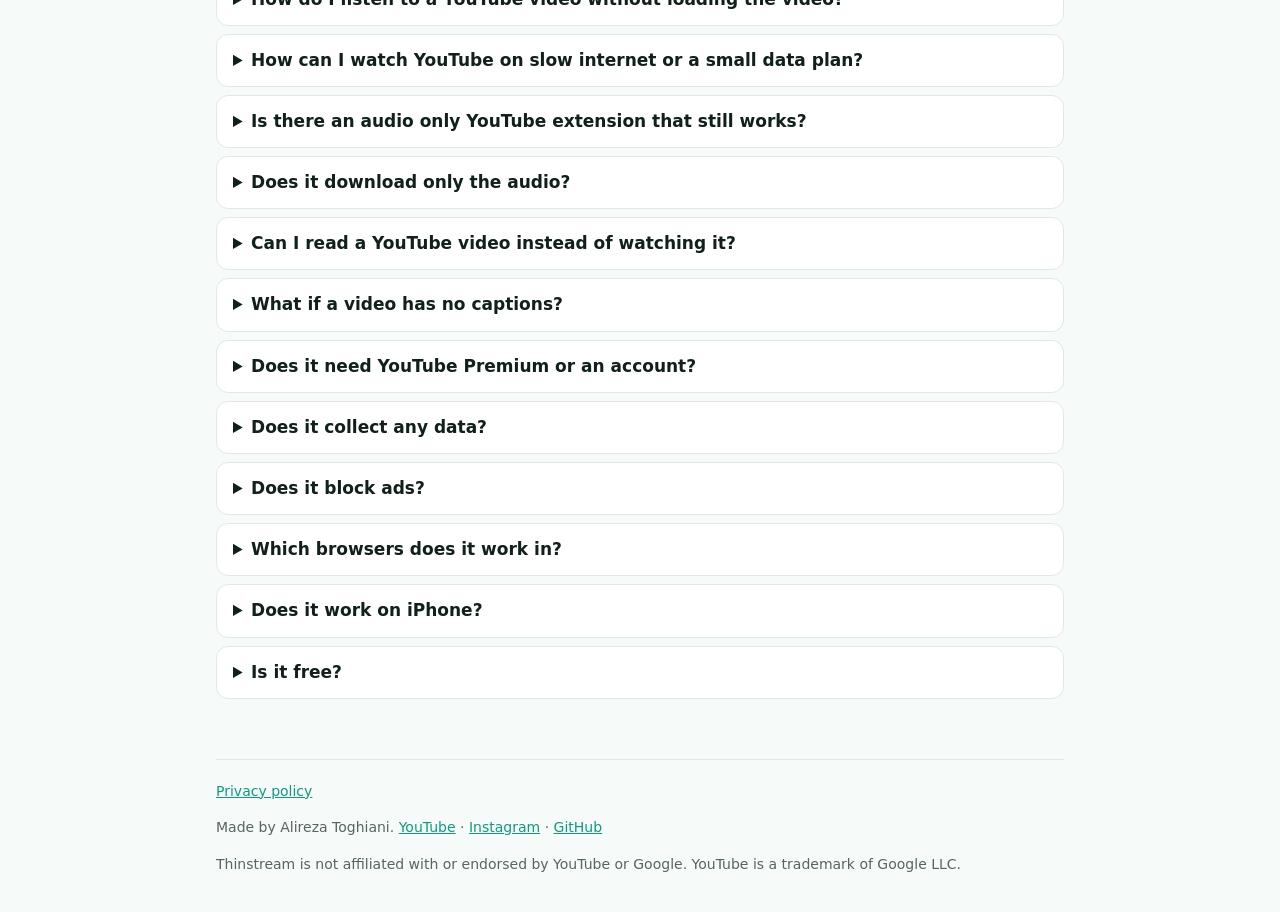
==== commit 2a315f17: "Site: direct Firefox download link and install steps" ====
--- a/docs/index.html
+++ b/docs/index.html
@@ -156,7 +156,7 @@
   <p class="lead">Thinstream is a free extension for Chrome, Firefox and Safari. Press one button and the video drops to 144p and hides. You get the audio and a transcript that follows along.</p>
   <div class="cta">
     <a class="btn primary" href="https://github.com/alireza12t/thinstream/releases/latest">Download for Chrome</a>
-    <a class="btn" href="https://github.com/alireza12t/thinstream#firefox">Firefox</a>
+    <a class="btn" href="https://github.com/alireza12t/thinstream/releases/latest/download/thinstream-firefox-1.0.1.zip">Download for Firefox</a>
     <a class="btn" href="https://github.com/alireza12t/thinstream#safari-on-mac">Safari on Mac</a>
     <a class="btn" href="https://github.com/alireza12t/thinstream">GitHub</a>
   </div>
@@ -197,7 +197,7 @@
   <li>Click Load unpacked and pick the unzipped folder.</li>
   <li>Open a YouTube video and press the Thinstream button in the player.</li>
 </ol>
-<p>Works in Chrome, Edge, Brave and Arc. Firefox has its own zip in the same release. For Safari on Mac, build the Xcode project in the repo. <a href="https://github.com/alireza12t/thinstream#install">Full steps</a>.</p>
+<p>Works in Chrome, Edge, Brave and Arc. Firefox 140 or newer has its own zip: <a href="https://github.com/alireza12t/thinstream/releases/latest/download/thinstream-firefox-1.0.1.zip">download it</a>, open <code>about:debugging</code>, This Firefox, Load Temporary Add-on, and pick the zip. A Firefox Add-ons listing is on the way. For Safari on Mac, build the Xcode project in the repo. <a href="https://github.com/alireza12t/thinstream#install">Full steps</a>.</p>
 
 <h2 id="compare">How it compares</h2>
 <div class="scroll">
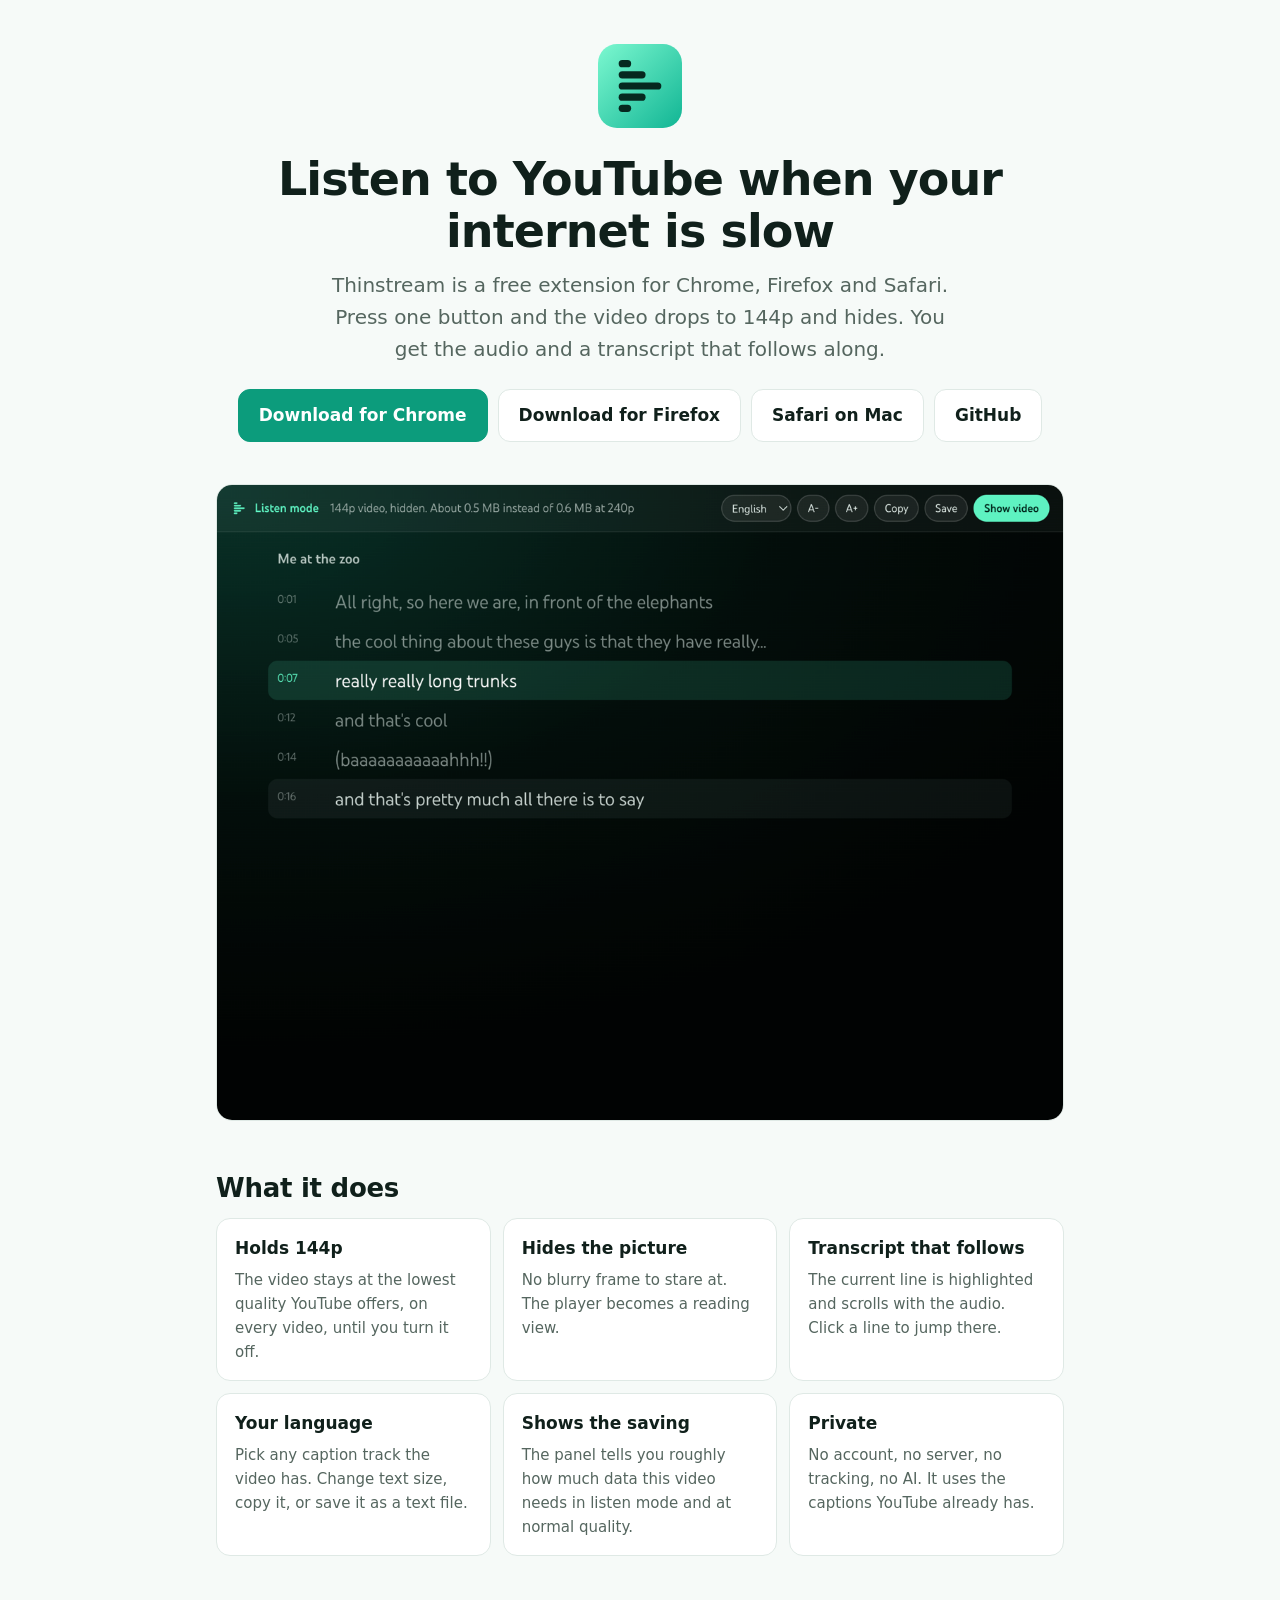
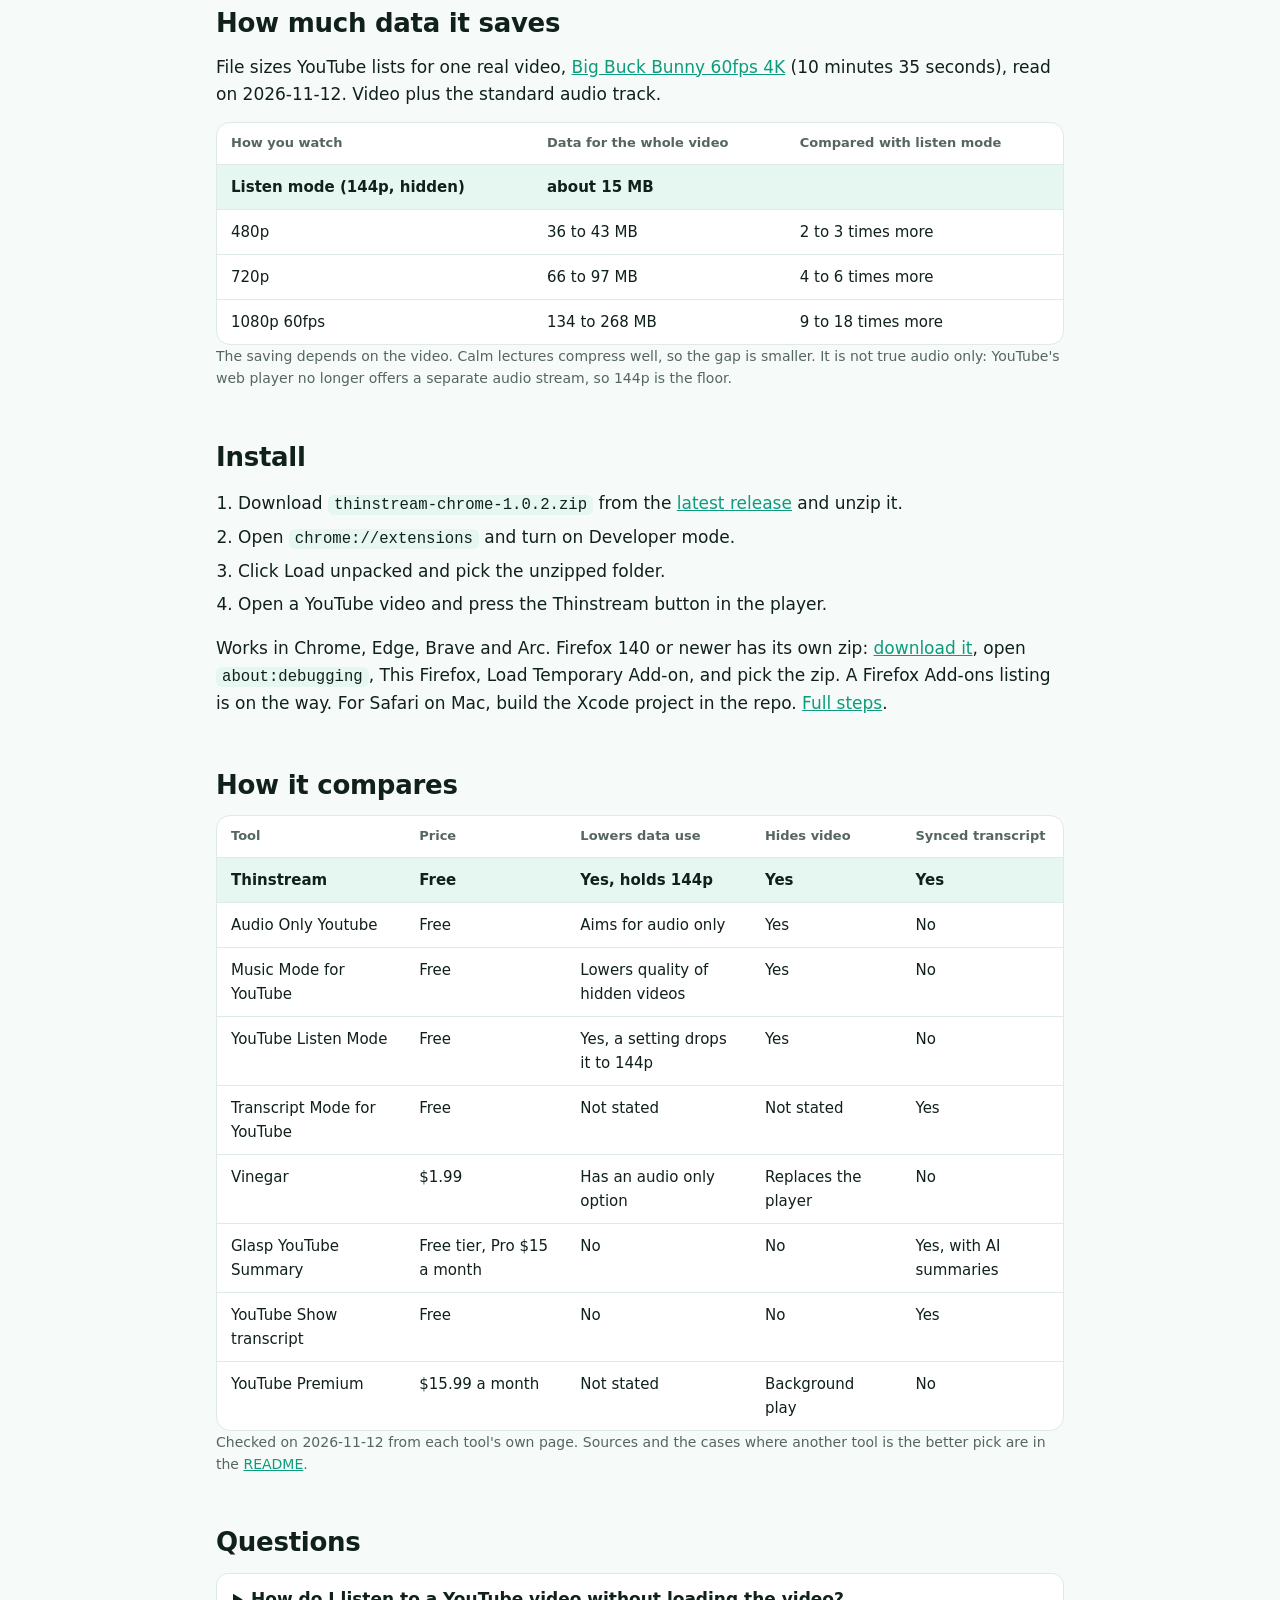
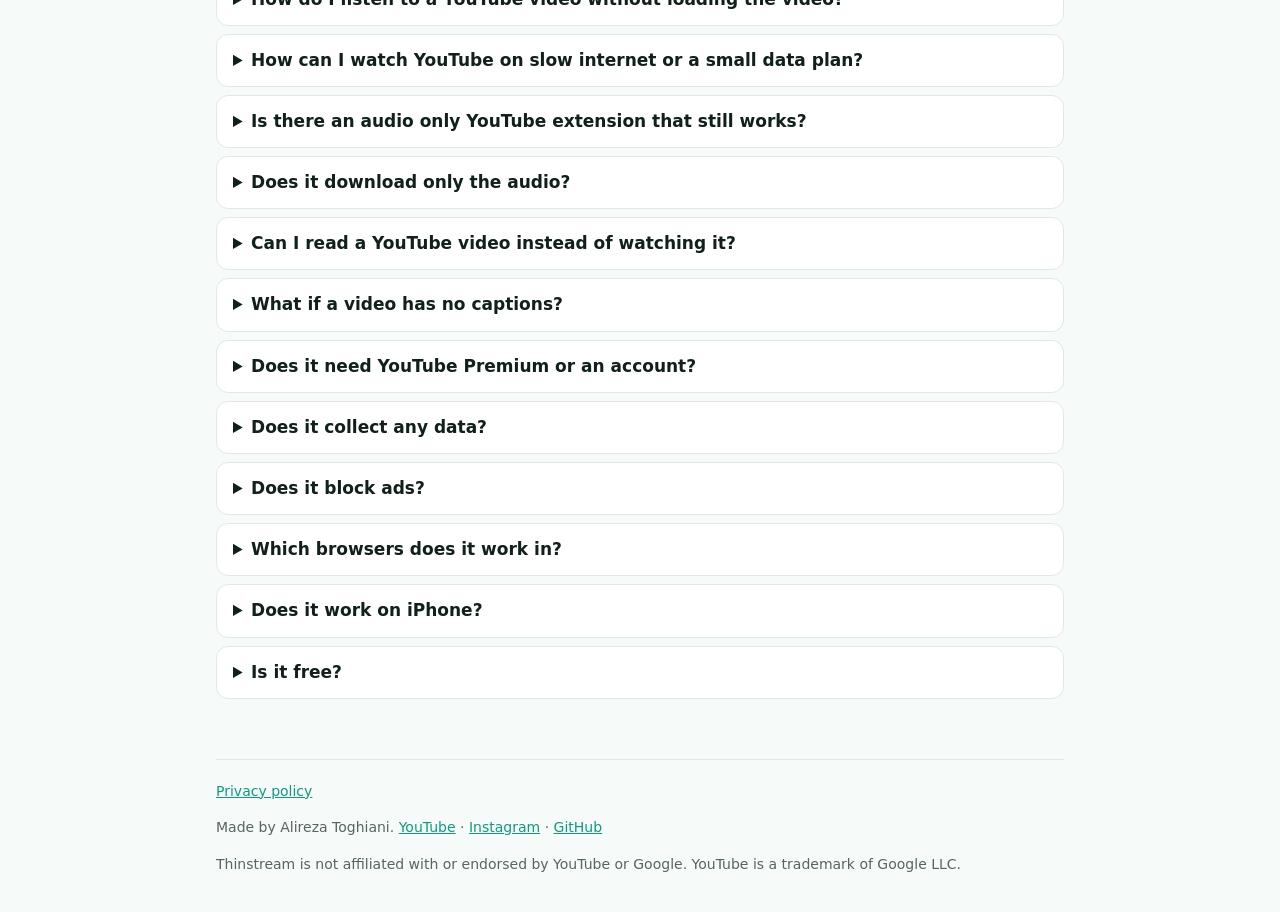
==== commit fc642aeb: "Thinstream 1.0.2 Phones and tablets: the transcript panel sits in the page so its buttons can be tap" ====
--- a/docs/index.html
+++ b/docs/index.html
@@ -35,7 +35,7 @@
   "description": "A free browser extension for Chrome, Firefox and Safari that holds a YouTube video at 144p, hides the picture, and shows a transcript that follows the audio. Made for slow or metered internet.",
   "applicationCategory": "BrowserApplication",
   "operatingSystem": "Chrome, Edge, Brave, Firefox, Safari on macOS",
-  "softwareVersion": "1.0.1",
+  "softwareVersion": "1.0.2",
   "datePublished": "2026-11-12",
   "url": "https://alireza12t.github.io/thinstream/",
   "downloadUrl": "https://github.com/alireza12t/thinstream/releases/latest",
@@ -156,7 +156,7 @@
   <p class="lead">Thinstream is a free extension for Chrome, Firefox and Safari. Press one button and the video drops to 144p and hides. You get the audio and a transcript that follows along.</p>
   <div class="cta">
     <a class="btn primary" href="https://github.com/alireza12t/thinstream/releases/latest">Download for Chrome</a>
-    <a class="btn" href="https://github.com/alireza12t/thinstream/releases/latest/download/thinstream-firefox-1.0.1.zip">Download for Firefox</a>
+    <a class="btn" href="https://github.com/alireza12t/thinstream/releases/latest/download/thinstream-firefox-1.0.2.zip">Download for Firefox</a>
     <a class="btn" href="https://github.com/alireza12t/thinstream#safari-on-mac">Safari on Mac</a>
     <a class="btn" href="https://github.com/alireza12t/thinstream">GitHub</a>
   </div>
@@ -192,12 +192,12 @@
 
 <h2>Install</h2>
 <ol>
-  <li>Download <code>thinstream-chrome-1.0.1.zip</code> from the <a href="https://github.com/alireza12t/thinstream/releases/latest">latest release</a> and unzip it.</li>
+  <li>Download <code>thinstream-chrome-1.0.2.zip</code> from the <a href="https://github.com/alireza12t/thinstream/releases/latest">latest release</a> and unzip it.</li>
   <li>Open <code>chrome://extensions</code> and turn on Developer mode.</li>
   <li>Click Load unpacked and pick the unzipped folder.</li>
   <li>Open a YouTube video and press the Thinstream button in the player.</li>
 </ol>
-<p>Works in Chrome, Edge, Brave and Arc. Firefox 140 or newer has its own zip: <a href="https://github.com/alireza12t/thinstream/releases/latest/download/thinstream-firefox-1.0.1.zip">download it</a>, open <code>about:debugging</code>, This Firefox, Load Temporary Add-on, and pick the zip. A Firefox Add-ons listing is on the way. For Safari on Mac, build the Xcode project in the repo. <a href="https://github.com/alireza12t/thinstream#install">Full steps</a>.</p>
+<p>Works in Chrome, Edge, Brave and Arc. Firefox 140 or newer has its own zip: <a href="https://github.com/alireza12t/thinstream/releases/latest/download/thinstream-firefox-1.0.2.zip">download it</a>, open <code>about:debugging</code>, This Firefox, Load Temporary Add-on, and pick the zip. A Firefox Add-ons listing is on the way. For Safari on Mac, build the Xcode project in the repo. <a href="https://github.com/alireza12t/thinstream#install">Full steps</a>.</p>
 
 <h2 id="compare">How it compares</h2>
 <div class="scroll">
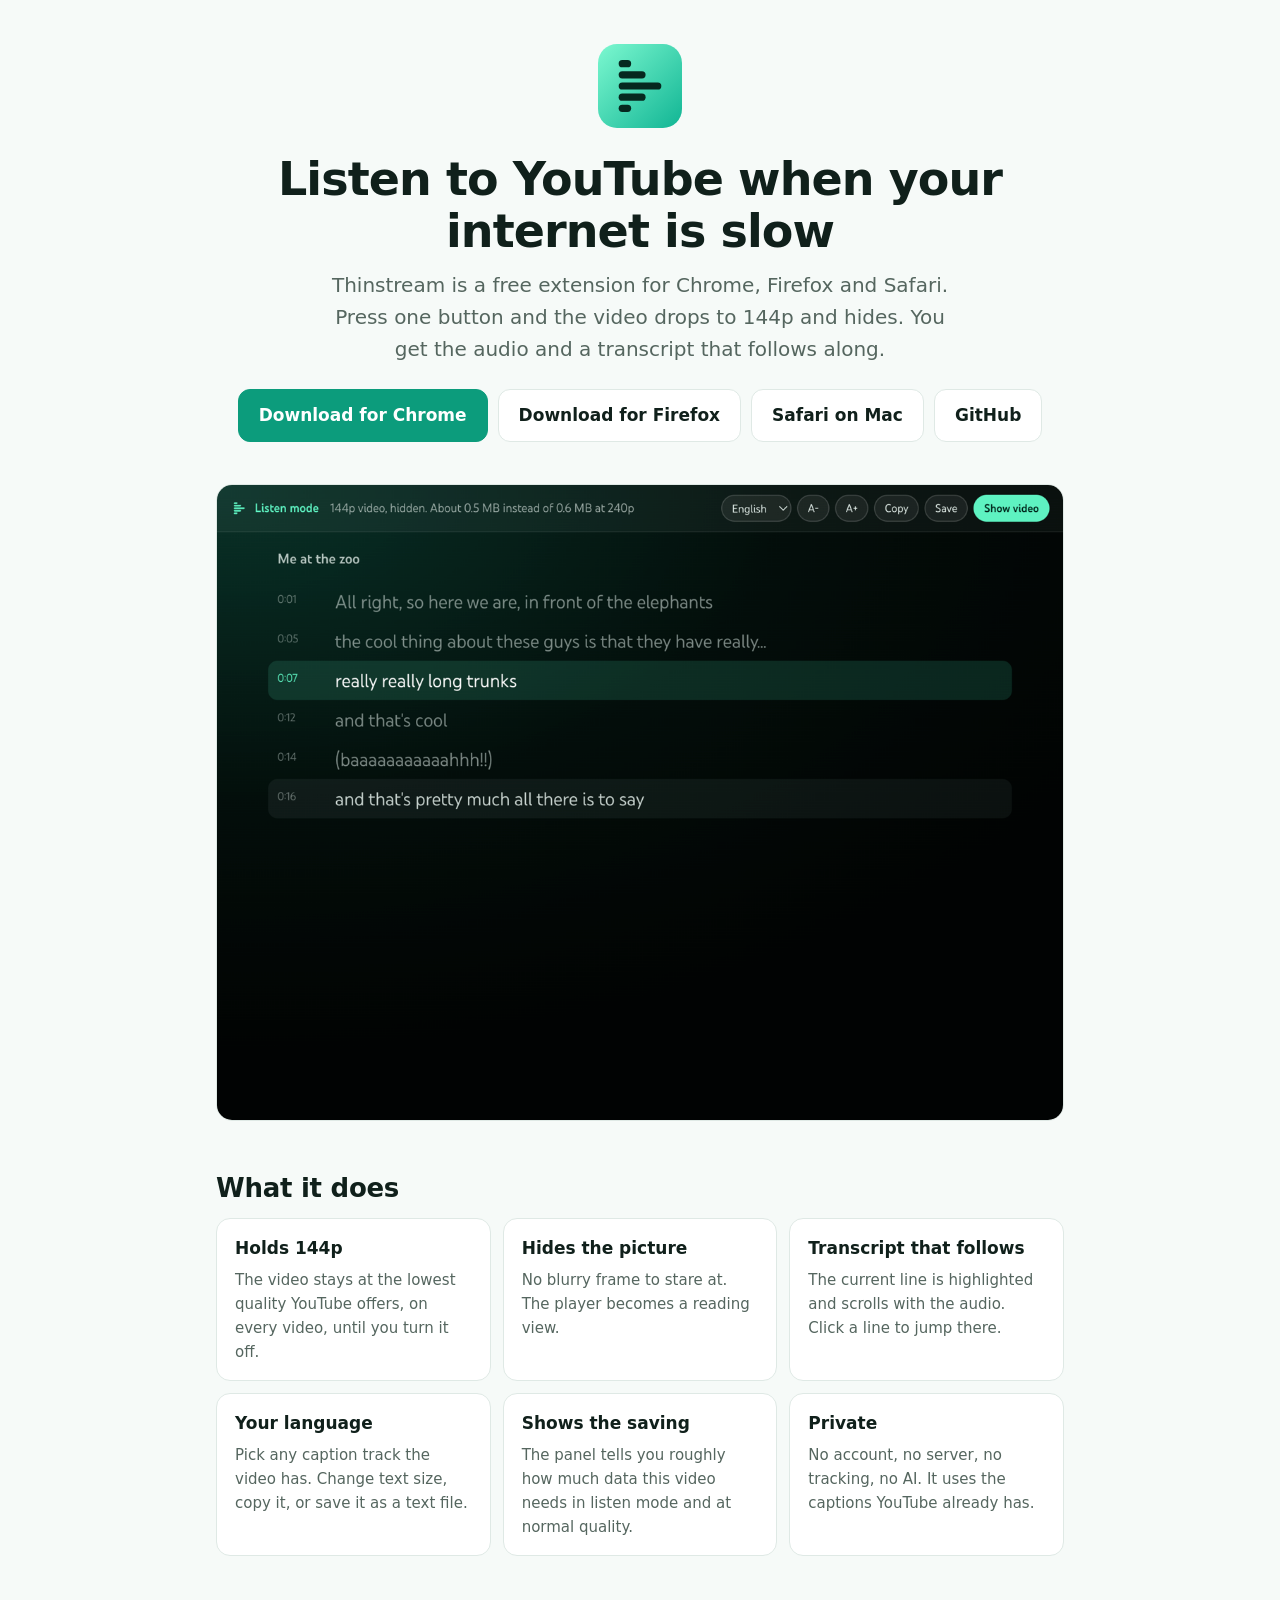
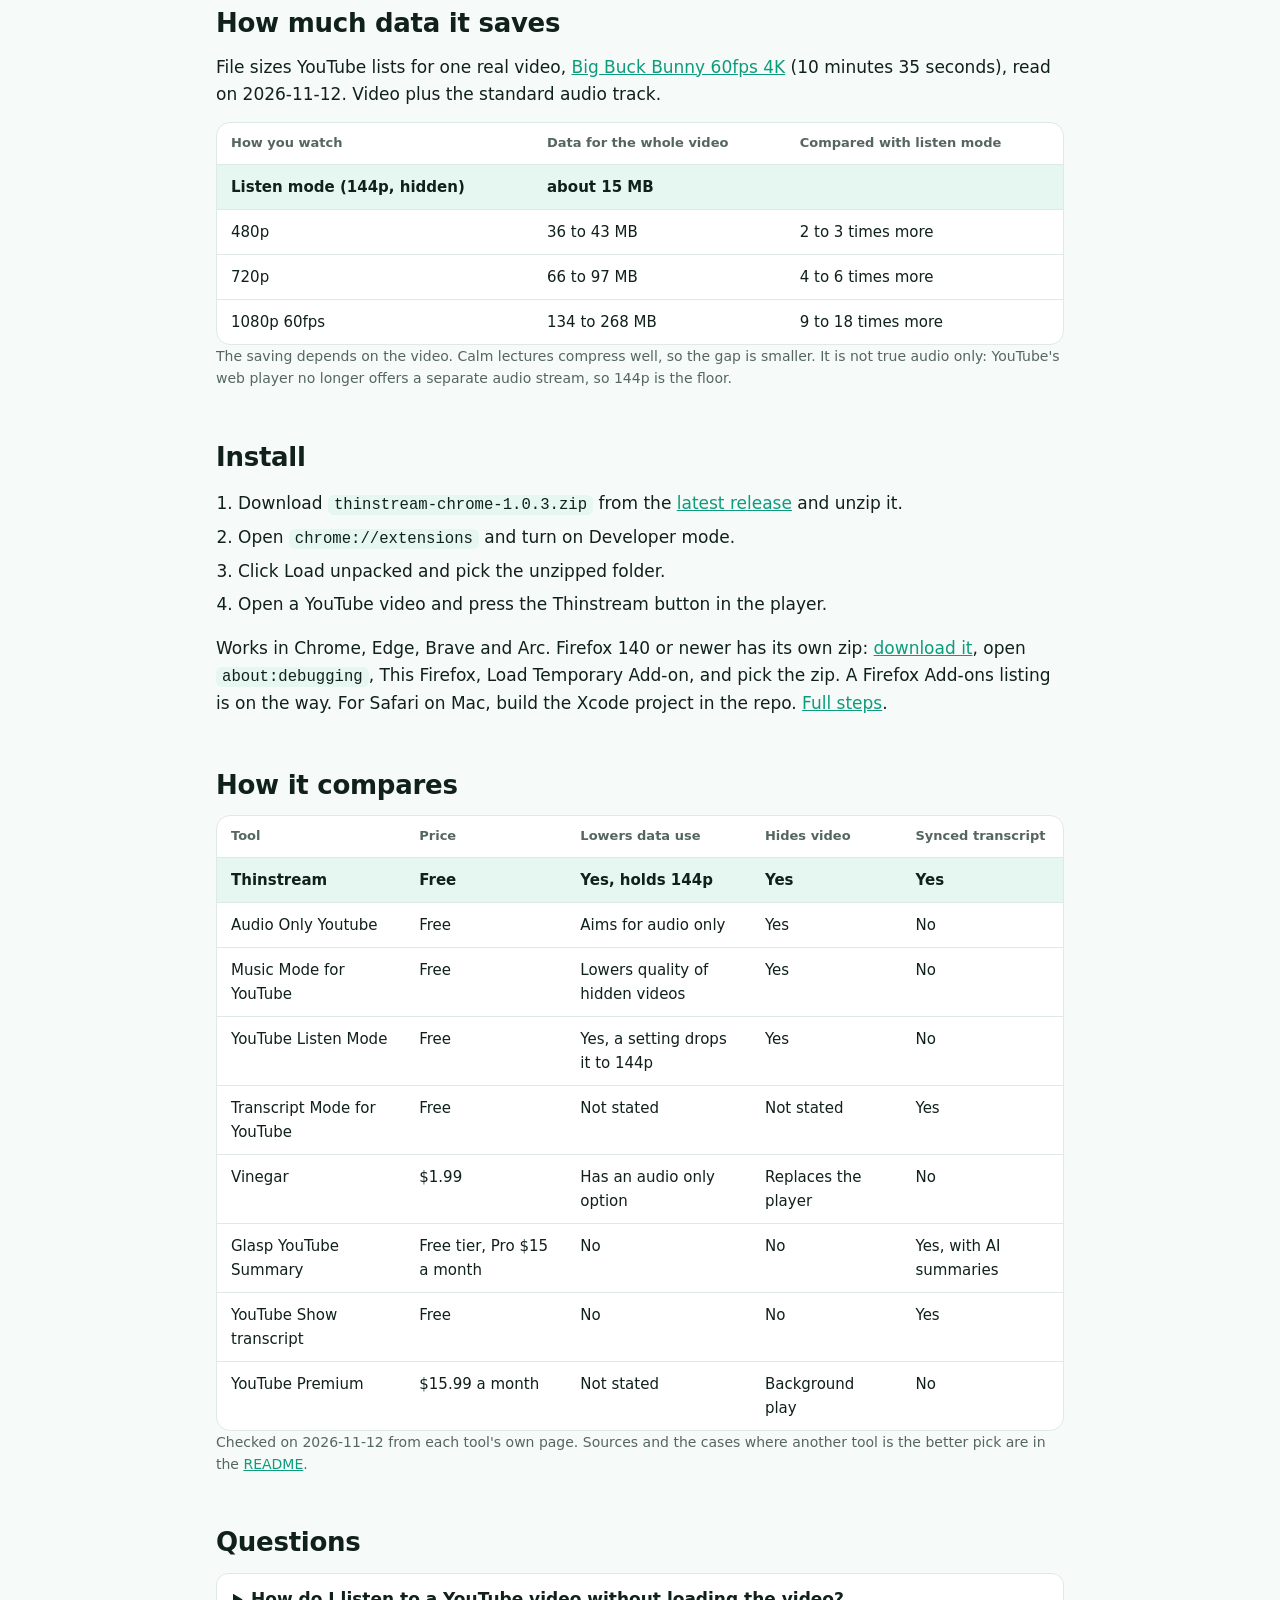
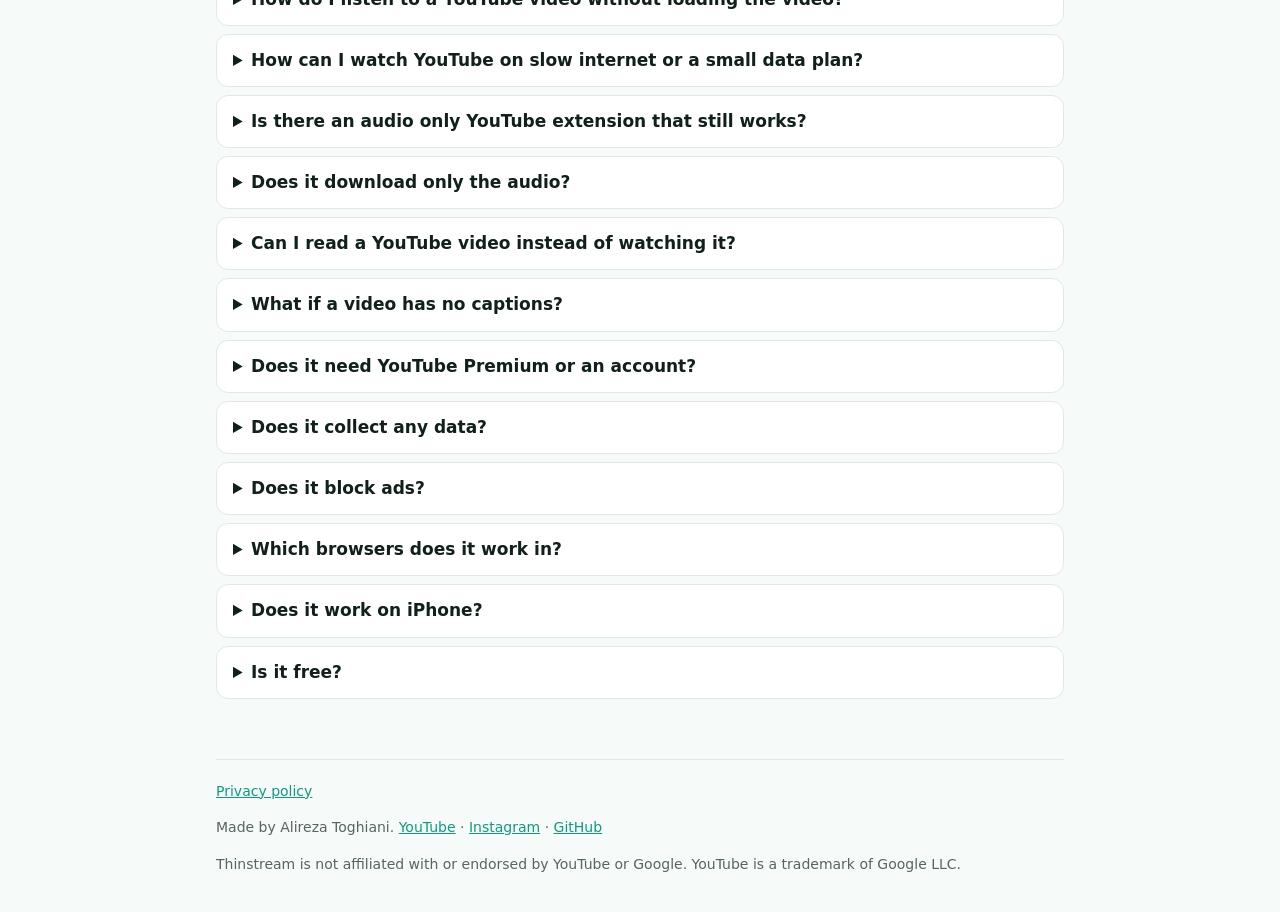
==== commit 811037f9: "Thinstream 1.0.3 Transcript loads on videos where the player's caption list stays empty." ====
--- a/docs/index.html
+++ b/docs/index.html
@@ -35,7 +35,7 @@
   "description": "A free browser extension for Chrome, Firefox and Safari that holds a YouTube video at 144p, hides the picture, and shows a transcript that follows the audio. Made for slow or metered internet.",
   "applicationCategory": "BrowserApplication",
   "operatingSystem": "Chrome, Edge, Brave, Firefox, Safari on macOS",
-  "softwareVersion": "1.0.2",
+  "softwareVersion": "1.0.3",
   "datePublished": "2026-11-12",
   "url": "https://alireza12t.github.io/thinstream/",
   "downloadUrl": "https://github.com/alireza12t/thinstream/releases/latest",
@@ -156,7 +156,7 @@
   <p class="lead">Thinstream is a free extension for Chrome, Firefox and Safari. Press one button and the video drops to 144p and hides. You get the audio and a transcript that follows along.</p>
   <div class="cta">
     <a class="btn primary" href="https://github.com/alireza12t/thinstream/releases/latest">Download for Chrome</a>
-    <a class="btn" href="https://github.com/alireza12t/thinstream/releases/latest/download/thinstream-firefox-1.0.2.zip">Download for Firefox</a>
+    <a class="btn" href="https://github.com/alireza12t/thinstream/releases/latest/download/thinstream-firefox-1.0.3.zip">Download for Firefox</a>
     <a class="btn" href="https://github.com/alireza12t/thinstream#safari-on-mac">Safari on Mac</a>
     <a class="btn" href="https://github.com/alireza12t/thinstream">GitHub</a>
   </div>
@@ -192,12 +192,12 @@
 
 <h2>Install</h2>
 <ol>
-  <li>Download <code>thinstream-chrome-1.0.2.zip</code> from the <a href="https://github.com/alireza12t/thinstream/releases/latest">latest release</a> and unzip it.</li>
+  <li>Download <code>thinstream-chrome-1.0.3.zip</code> from the <a href="https://github.com/alireza12t/thinstream/releases/latest">latest release</a> and unzip it.</li>
   <li>Open <code>chrome://extensions</code> and turn on Developer mode.</li>
   <li>Click Load unpacked and pick the unzipped folder.</li>
   <li>Open a YouTube video and press the Thinstream button in the player.</li>
 </ol>
-<p>Works in Chrome, Edge, Brave and Arc. Firefox 140 or newer has its own zip: <a href="https://github.com/alireza12t/thinstream/releases/latest/download/thinstream-firefox-1.0.2.zip">download it</a>, open <code>about:debugging</code>, This Firefox, Load Temporary Add-on, and pick the zip. A Firefox Add-ons listing is on the way. For Safari on Mac, build the Xcode project in the repo. <a href="https://github.com/alireza12t/thinstream#install">Full steps</a>.</p>
+<p>Works in Chrome, Edge, Brave and Arc. Firefox 140 or newer has its own zip: <a href="https://github.com/alireza12t/thinstream/releases/latest/download/thinstream-firefox-1.0.3.zip">download it</a>, open <code>about:debugging</code>, This Firefox, Load Temporary Add-on, and pick the zip. A Firefox Add-ons listing is on the way. For Safari on Mac, build the Xcode project in the repo. <a href="https://github.com/alireza12t/thinstream#install">Full steps</a>.</p>
 
 <h2 id="compare">How it compares</h2>
 <div class="scroll">
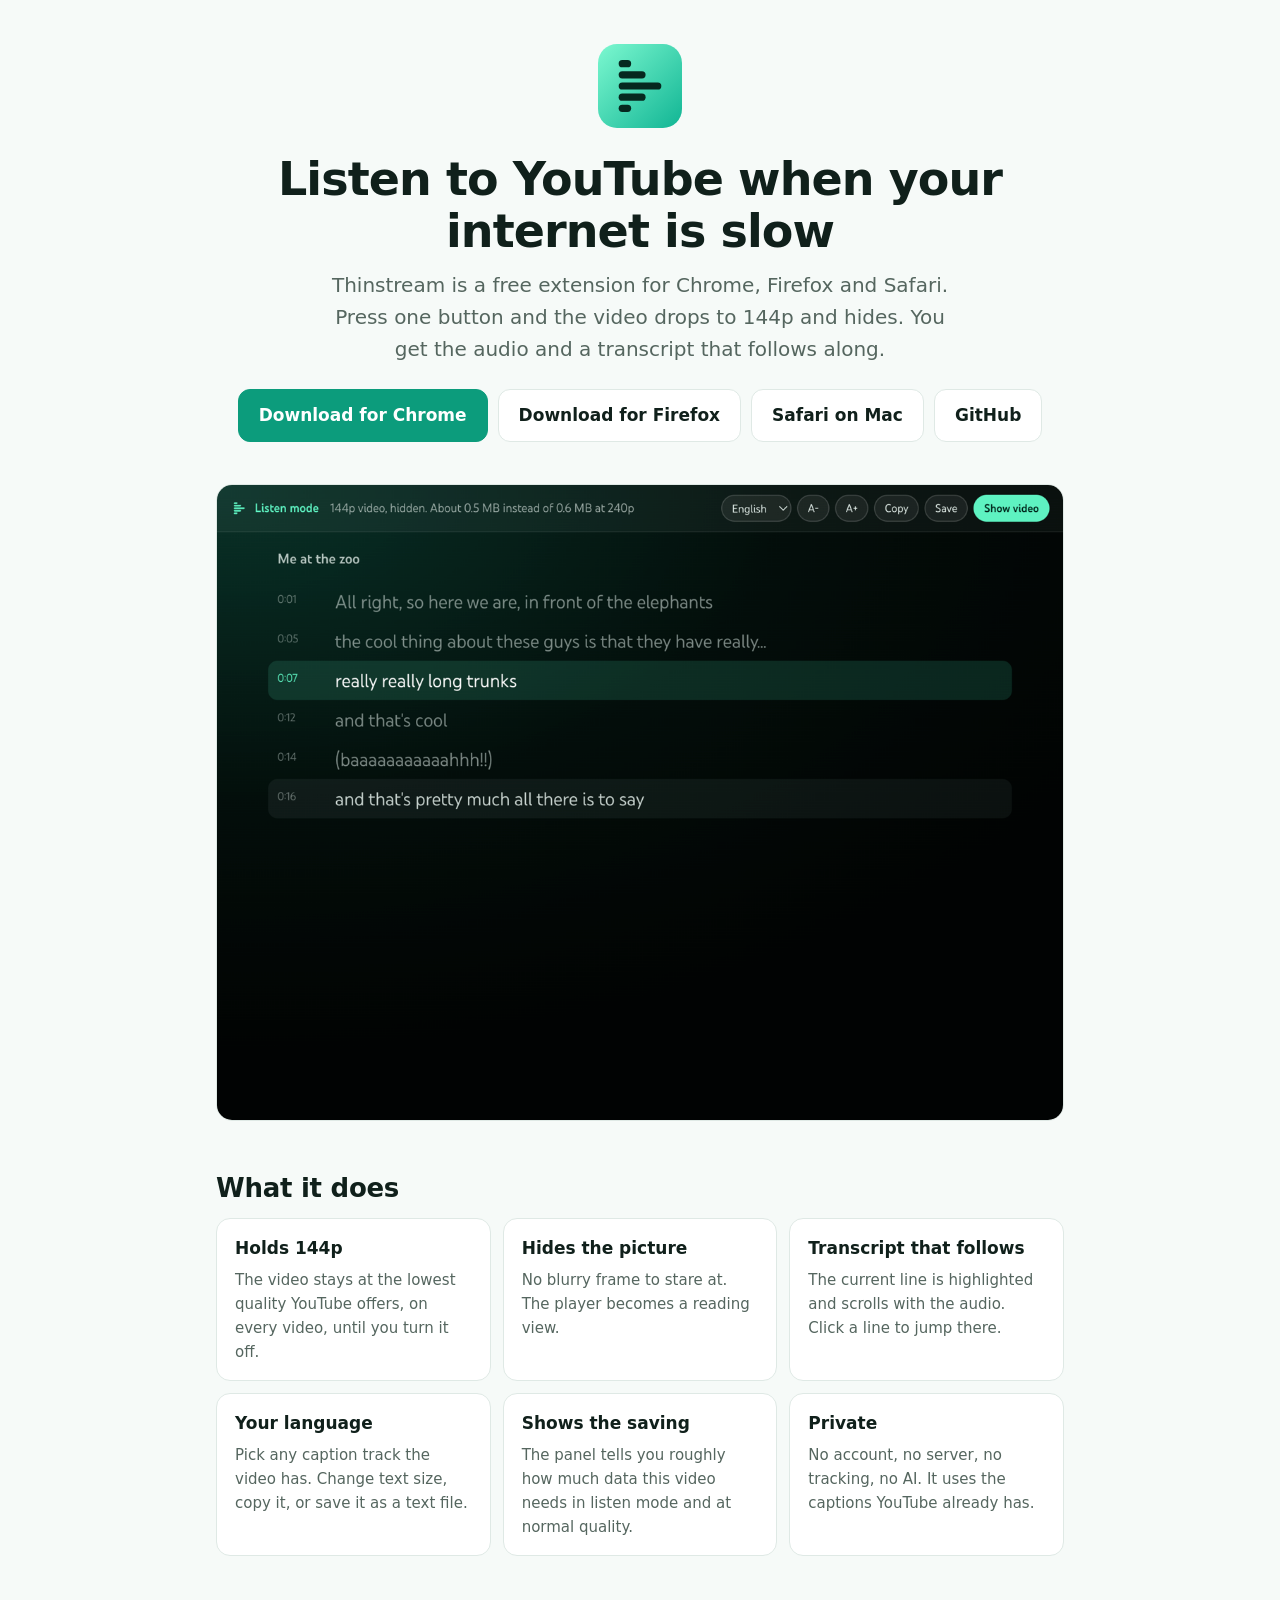
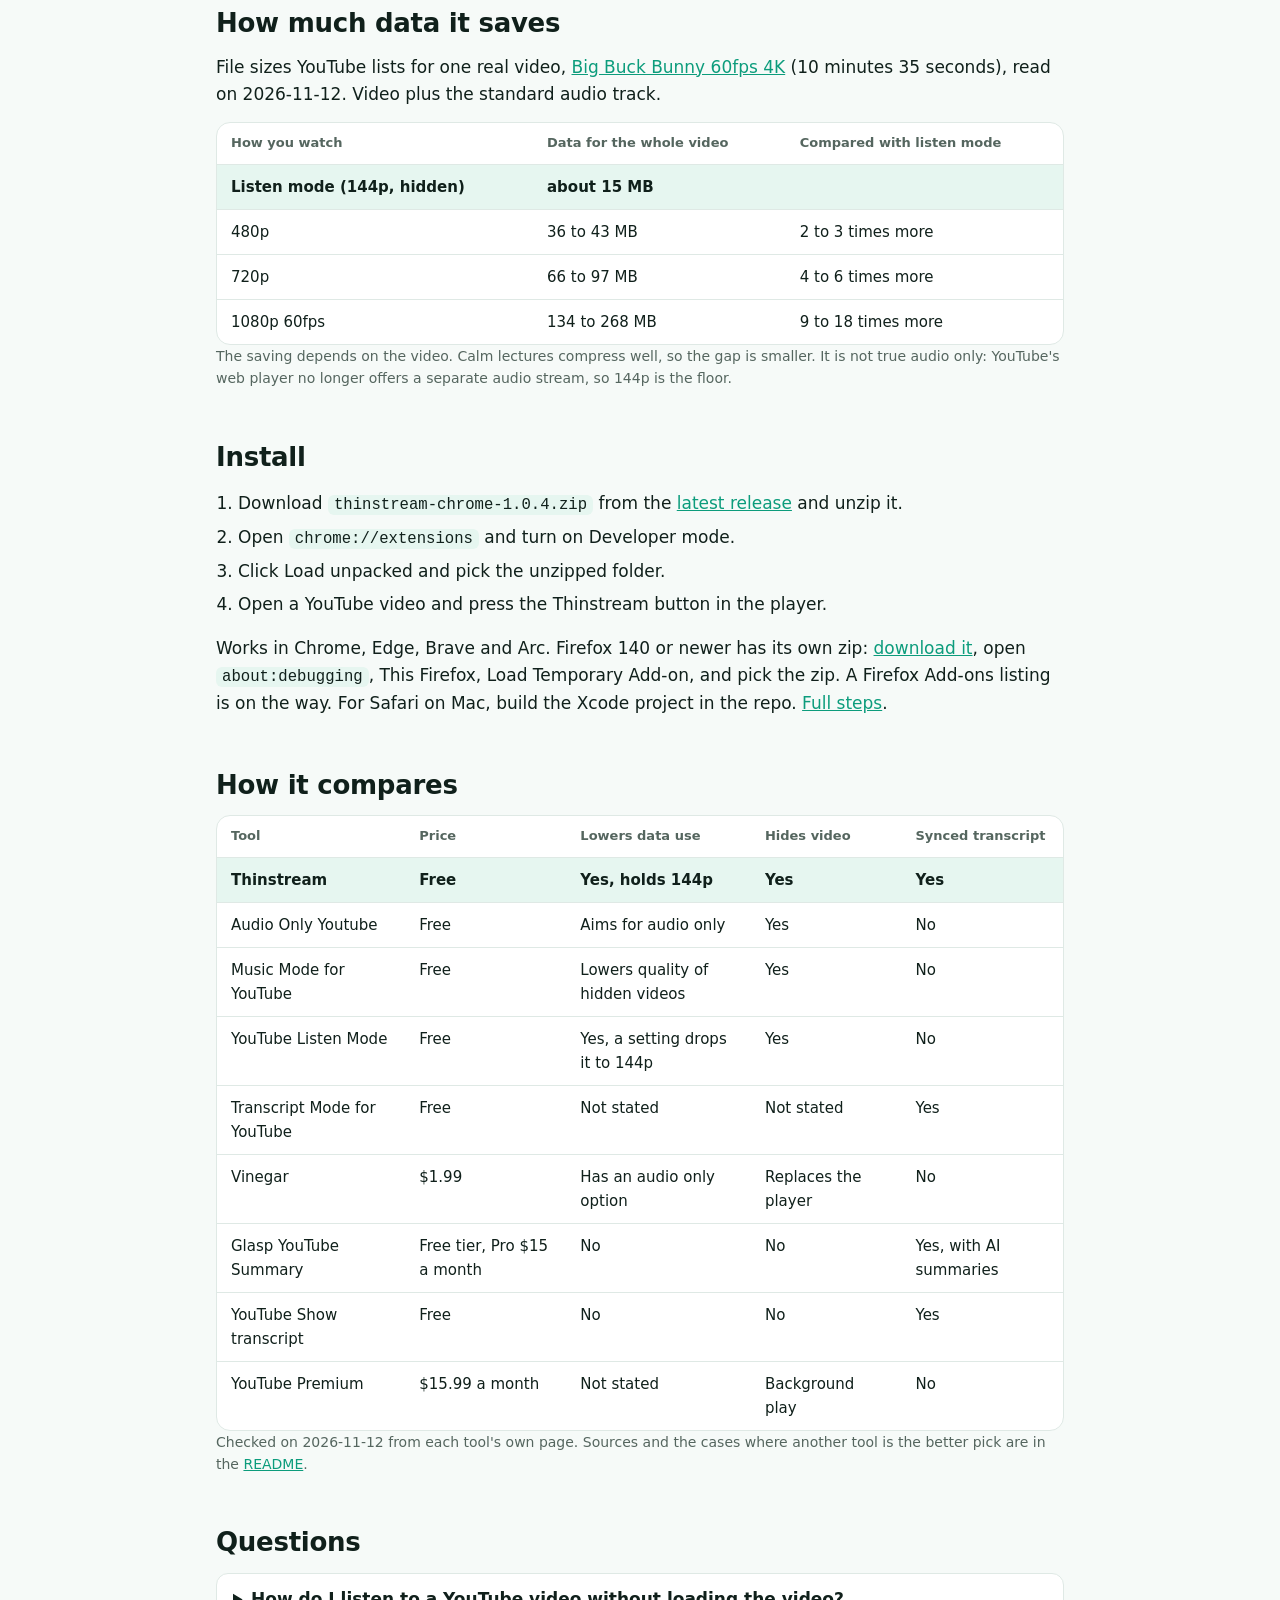
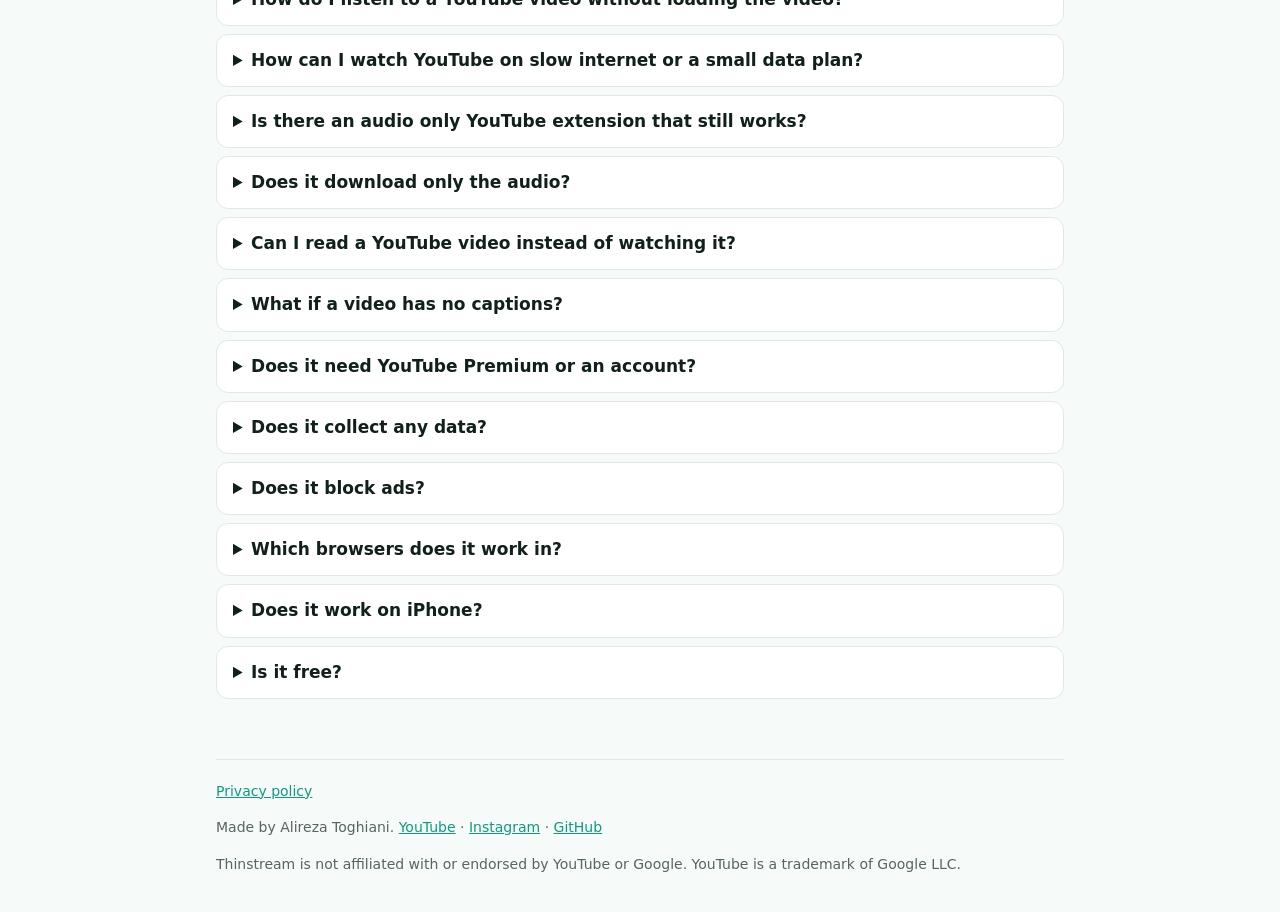
==== commit 954fc615: "Thinstream 1.0.4: ad break screen in listen mode During an ad the video is muted, the panel shows a " ====
--- a/docs/index.html
+++ b/docs/index.html
@@ -35,7 +35,7 @@
   "description": "A free browser extension for Chrome, Firefox and Safari that holds a YouTube video at 144p, hides the picture, and shows a transcript that follows the audio. Made for slow or metered internet.",
   "applicationCategory": "BrowserApplication",
   "operatingSystem": "Chrome, Edge, Brave, Firefox, Safari on macOS",
-  "softwareVersion": "1.0.3",
+  "softwareVersion": "1.0.4",
   "datePublished": "2026-11-12",
   "url": "https://alireza12t.github.io/thinstream/",
   "downloadUrl": "https://github.com/alireza12t/thinstream/releases/latest",
@@ -79,7 +79,7 @@
     { "@type": "Question", "name": "Does it collect any data?",
       "acceptedAnswer": { "@type": "Answer", "text": "No. It makes no network requests of its own. Settings stay in your browser." } },
     { "@type": "Question", "name": "Does it block ads?",
-      "acceptedAnswer": { "@type": "Answer", "text": "No. It does not touch ads." } },
+      "acceptedAnswer": { "@type": "Answer", "text": "No. Ads still play. In listen mode they are muted, and a countdown shows when your video continues." } },
     { "@type": "Question", "name": "Which browsers does it work in?",
       "acceptedAnswer": { "@type": "Answer", "text": "Chrome and other Chromium browsers such as Edge, Brave and Arc, Firefox 140 or newer, and Safari on Mac through an Xcode project." } },
     { "@type": "Question", "name": "Does it work on iPhone?",
@@ -156,7 +156,7 @@
   <p class="lead">Thinstream is a free extension for Chrome, Firefox and Safari. Press one button and the video drops to 144p and hides. You get the audio and a transcript that follows along.</p>
   <div class="cta">
     <a class="btn primary" href="https://github.com/alireza12t/thinstream/releases/latest">Download for Chrome</a>
-    <a class="btn" href="https://github.com/alireza12t/thinstream/releases/latest/download/thinstream-firefox-1.0.3.zip">Download for Firefox</a>
+    <a class="btn" href="https://github.com/alireza12t/thinstream/releases/latest/download/thinstream-firefox-1.0.4.zip">Download for Firefox</a>
     <a class="btn" href="https://github.com/alireza12t/thinstream#safari-on-mac">Safari on Mac</a>
     <a class="btn" href="https://github.com/alireza12t/thinstream">GitHub</a>
   </div>
@@ -192,12 +192,12 @@
 
 <h2>Install</h2>
 <ol>
-  <li>Download <code>thinstream-chrome-1.0.3.zip</code> from the <a href="https://github.com/alireza12t/thinstream/releases/latest">latest release</a> and unzip it.</li>
+  <li>Download <code>thinstream-chrome-1.0.4.zip</code> from the <a href="https://github.com/alireza12t/thinstream/releases/latest">latest release</a> and unzip it.</li>
   <li>Open <code>chrome://extensions</code> and turn on Developer mode.</li>
   <li>Click Load unpacked and pick the unzipped folder.</li>
   <li>Open a YouTube video and press the Thinstream button in the player.</li>
 </ol>
-<p>Works in Chrome, Edge, Brave and Arc. Firefox 140 or newer has its own zip: <a href="https://github.com/alireza12t/thinstream/releases/latest/download/thinstream-firefox-1.0.3.zip">download it</a>, open <code>about:debugging</code>, This Firefox, Load Temporary Add-on, and pick the zip. A Firefox Add-ons listing is on the way. For Safari on Mac, build the Xcode project in the repo. <a href="https://github.com/alireza12t/thinstream#install">Full steps</a>.</p>
+<p>Works in Chrome, Edge, Brave and Arc. Firefox 140 or newer has its own zip: <a href="https://github.com/alireza12t/thinstream/releases/latest/download/thinstream-firefox-1.0.4.zip">download it</a>, open <code>about:debugging</code>, This Firefox, Load Temporary Add-on, and pick the zip. A Firefox Add-ons listing is on the way. For Safari on Mac, build the Xcode project in the repo. <a href="https://github.com/alireza12t/thinstream#install">Full steps</a>.</p>
 
 <h2 id="compare">How it compares</h2>
 <div class="scroll">
@@ -225,7 +225,7 @@
 <details><summary>What if a video has no captions?</summary><p>Listen mode still works and the audio keeps playing. The panel tells you there is no transcript.</p></details>
 <details><summary>Does it need YouTube Premium or an account?</summary><p>No.</p></details>
 <details><summary>Does it collect any data?</summary><p>No. It makes no network requests of its own. Settings stay in your browser.</p></details>
-<details><summary>Does it block ads?</summary><p>No. It does not touch ads.</p></details>
+<details><summary>Does it block ads?</summary><p>No. Ads still play. In listen mode they are muted, and a countdown shows when your video continues.</p></details>
 <details><summary>Which browsers does it work in?</summary><p>Chrome and other Chromium browsers such as Edge, Brave and Arc, Firefox 140 or newer, and Safari on Mac through an Xcode project.</p></details>
 <details><summary>Does it work on iPhone?</summary><p>An iPhone and iPad build is in the repo and compiles, but it has not been tested on a device yet. It would only work on youtube.com in Safari, not in the YouTube app.</p></details>
 <details><summary>Is it free?</summary><p>Yes, for any noncommercial use, under the PolyForm Noncommercial 1.0.0 license. It can't be sold or used to make money.</p></details>
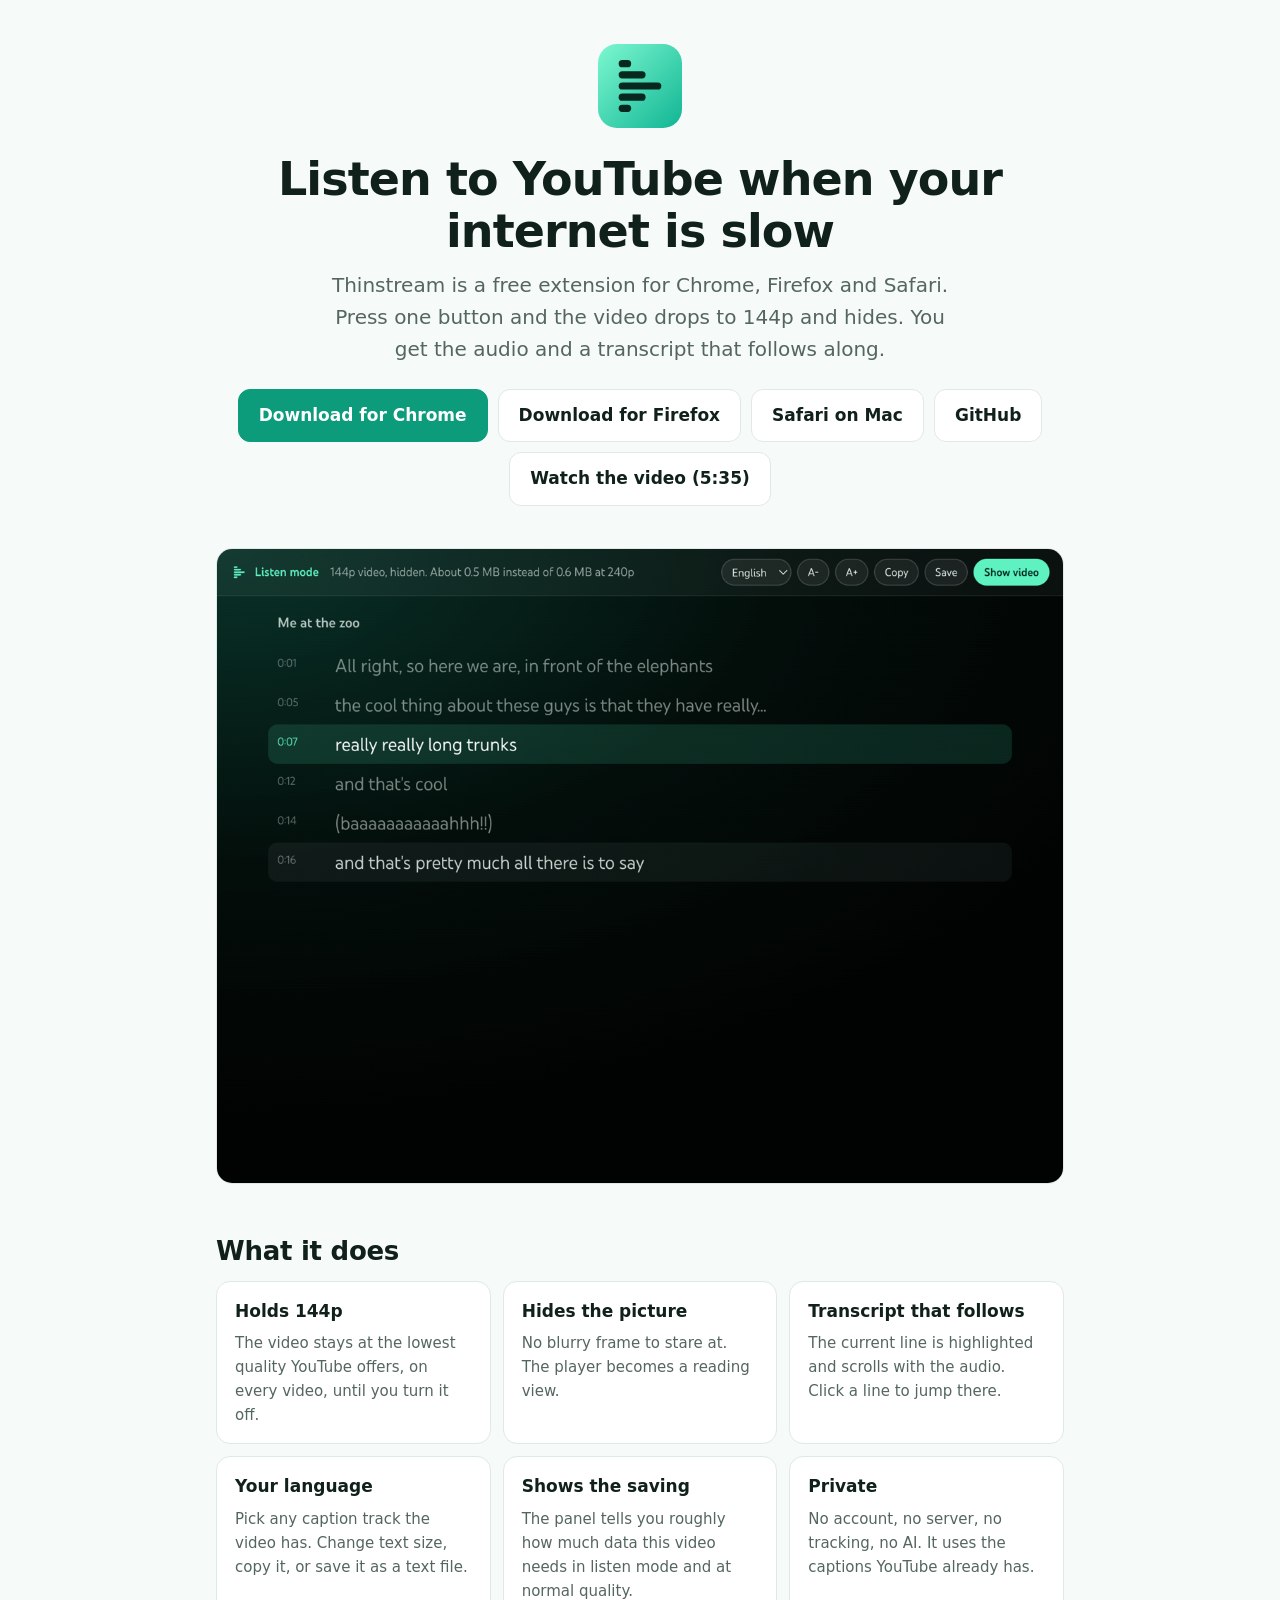
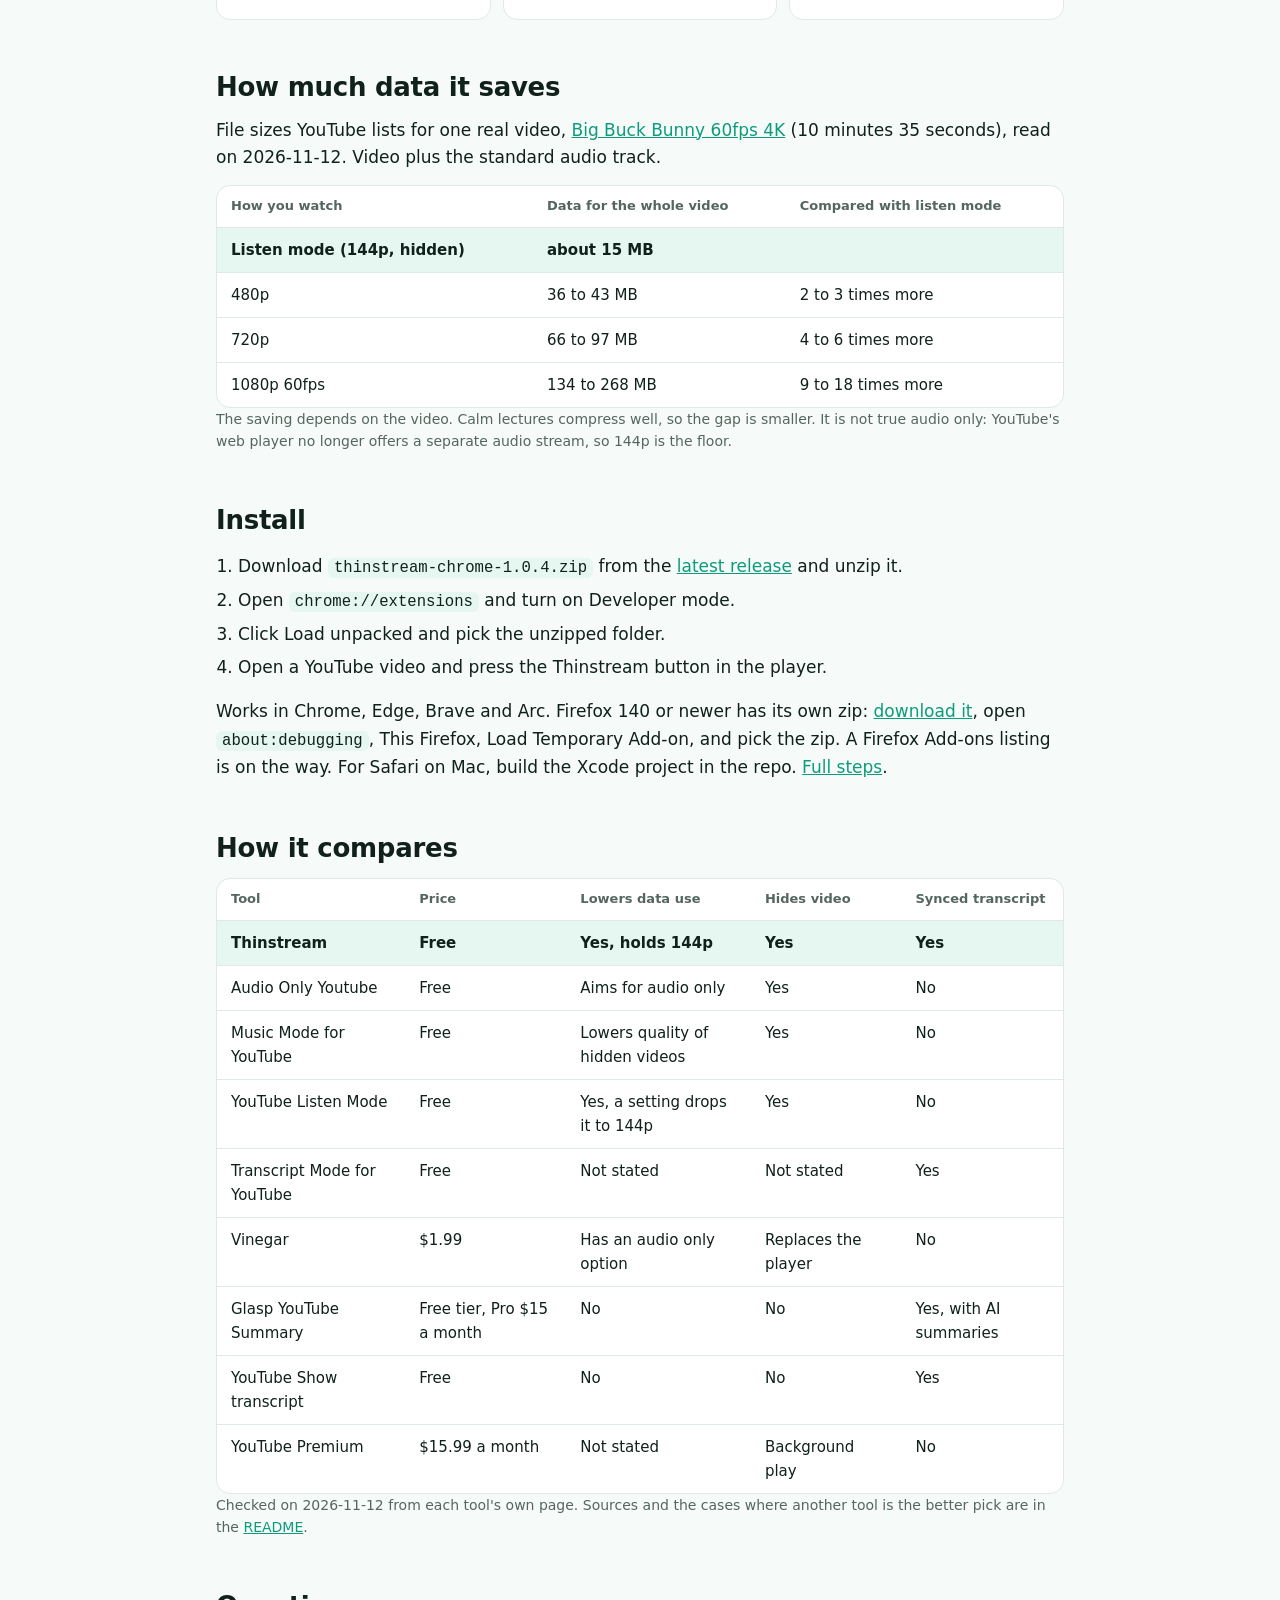
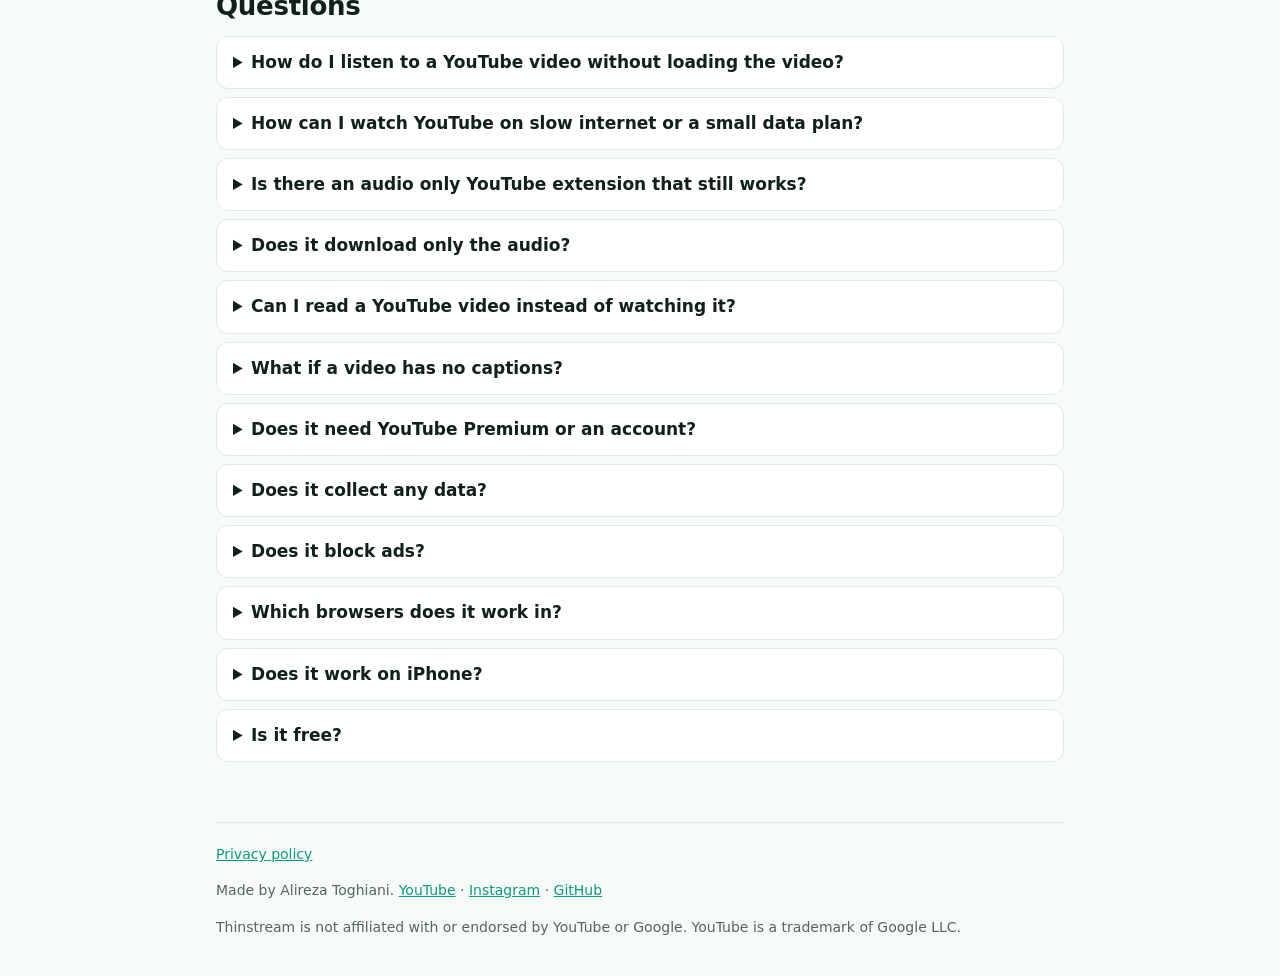
==== commit 2ebcfcd2: "SEO recheck: video on the site, iPhone wording, sitemap dates" ====
--- a/docs/index.html
+++ b/docs/index.html
@@ -22,6 +22,8 @@
 <meta property="og:image:alt" content="Thinstream listen mode on a YouTube video: the picture is hidden and a transcript that follows the audio fills the player">
 <meta name="twitter:image:alt" content="Thinstream listen mode on a YouTube video: the picture is hidden and a transcript that follows the audio fills the player">
 <meta name="twitter:card" content="summary_large_image">
+<meta name="twitter:site" content="@DevMvRick">
+<meta name="twitter:creator" content="@DevMvRick">
 <meta name="twitter:title" content="Thinstream: listen mode for YouTube">
 <meta name="twitter:description" content="Audio plus a synced transcript when your internet is slow. Free for Chrome, Firefox and Safari.">
 <meta name="twitter:image" content="https://alireza12t.github.io/thinstream/assets/og.png">
@@ -44,7 +46,9 @@
   "image": "https://alireza12t.github.io/thinstream/assets/og.png",
   "screenshot": "https://alireza12t.github.io/thinstream/assets/screenshot.png",
   "offers": { "@type": "Offer", "price": "0", "priceCurrency": "USD" },
-  "author": { "@type": "Person", "name": "Alireza Toghiani", "url": "https://github.com/alireza12t" },
+  "author": { "@type": "Person", "name": "Alireza Toghiani", "url": "https://alireza12t.github.io/",
+    "sameAs": ["https://github.com/alireza12t", "https://www.youtube.com/@DevMvRick", "https://www.instagram.com/devmvrick/", "https://x.com/DevMvRick"] },
+  "sameAs": ["https://github.com/alireza12t/thinstream", "https://www.youtube.com/watch?v=9wmyV0hV_Lw"],
   "featureList": [
     "Holds YouTube video at the lowest quality, 144p",
     "Hides the video picture",
@@ -55,6 +59,19 @@
     "Per video data estimate",
     "No account, no server, no tracking"
   ]
+}
+</script>
+<script type="application/ld+json">
+{
+  "@context": "https://schema.org",
+  "@type": "VideoObject",
+  "name": "Thinstream: free listen mode for YouTube on slow internet",
+  "description": "A 5 minute 35 second walk through Thinstream: one click in the YouTube player holds the video at 144p, hides the picture, and shows a transcript that follows the audio.",
+  "thumbnailUrl": "https://i.ytimg.com/vi/9wmyV0hV_Lw/hqdefault.jpg",
+  "uploadDate": "2026-11-13T07:08:27-08:00",
+  "duration": "PT5M35S",
+  "embedUrl": "https://www.youtube.com/embed/9wmyV0hV_Lw",
+  "url": "https://www.youtube.com/watch?v=9wmyV0hV_Lw"
 }
 </script>
 <script type="application/ld+json">
@@ -83,7 +100,7 @@
     { "@type": "Question", "name": "Which browsers does it work in?",
       "acceptedAnswer": { "@type": "Answer", "text": "Chrome and other Chromium browsers such as Edge, Brave and Arc, Firefox 140 or newer, and Safari on Mac through an Xcode project." } },
     { "@type": "Question", "name": "Does it work on iPhone?",
-      "acceptedAnswer": { "@type": "Answer", "text": "An iPhone and iPad build is in the repo and compiles, but it has not been tested on a device yet. It would only work on youtube.com in Safari, not in the YouTube app." } },
+      "acceptedAnswer": { "@type": "Answer", "text": "An iPhone and iPad build is in the repo. It was tried on one iPhone through TestFlight on 2026-11-13 and worked. It is not on the App Store yet, and it only works on youtube.com in Safari, not in the YouTube app." } },
     { "@type": "Question", "name": "Is it free?",
       "acceptedAnswer": { "@type": "Answer", "text": "Yes, for any noncommercial use, under the PolyForm Noncommercial 1.0.0 license. It can't be sold or used to make money." } }
   ]
@@ -159,6 +176,7 @@
     <a class="btn" href="https://github.com/alireza12t/thinstream/releases/latest/download/thinstream-firefox-1.0.4.zip">Download for Firefox</a>
     <a class="btn" href="https://github.com/alireza12t/thinstream#safari-on-mac">Safari on Mac</a>
     <a class="btn" href="https://github.com/alireza12t/thinstream">GitHub</a>
+    <a class="btn" href="https://www.youtube.com/watch?v=9wmyV0hV_Lw">Watch the video (5:35)</a>
   </div>
   <p class="stats" id="stats" hidden></p>
 </header>
@@ -227,7 +245,7 @@
 <details><summary>Does it collect any data?</summary><p>No. It makes no network requests of its own. Settings stay in your browser.</p></details>
 <details><summary>Does it block ads?</summary><p>No. Ads still play. In listen mode they are muted, and a countdown shows when your video continues.</p></details>
 <details><summary>Which browsers does it work in?</summary><p>Chrome and other Chromium browsers such as Edge, Brave and Arc, Firefox 140 or newer, and Safari on Mac through an Xcode project.</p></details>
-<details><summary>Does it work on iPhone?</summary><p>An iPhone and iPad build is in the repo and compiles, but it has not been tested on a device yet. It would only work on youtube.com in Safari, not in the YouTube app.</p></details>
+<details><summary>Does it work on iPhone?</summary><p>An iPhone and iPad build is in the repo. It was tried on one iPhone through TestFlight on 2026-11-13 and worked. It is not on the App Store yet, and it only works on youtube.com in Safari, not in the YouTube app.</p></details>
 <details><summary>Is it free?</summary><p>Yes, for any noncommercial use, under the PolyForm Noncommercial 1.0.0 license. It can't be sold or used to make money.</p></details>
 
 <footer>
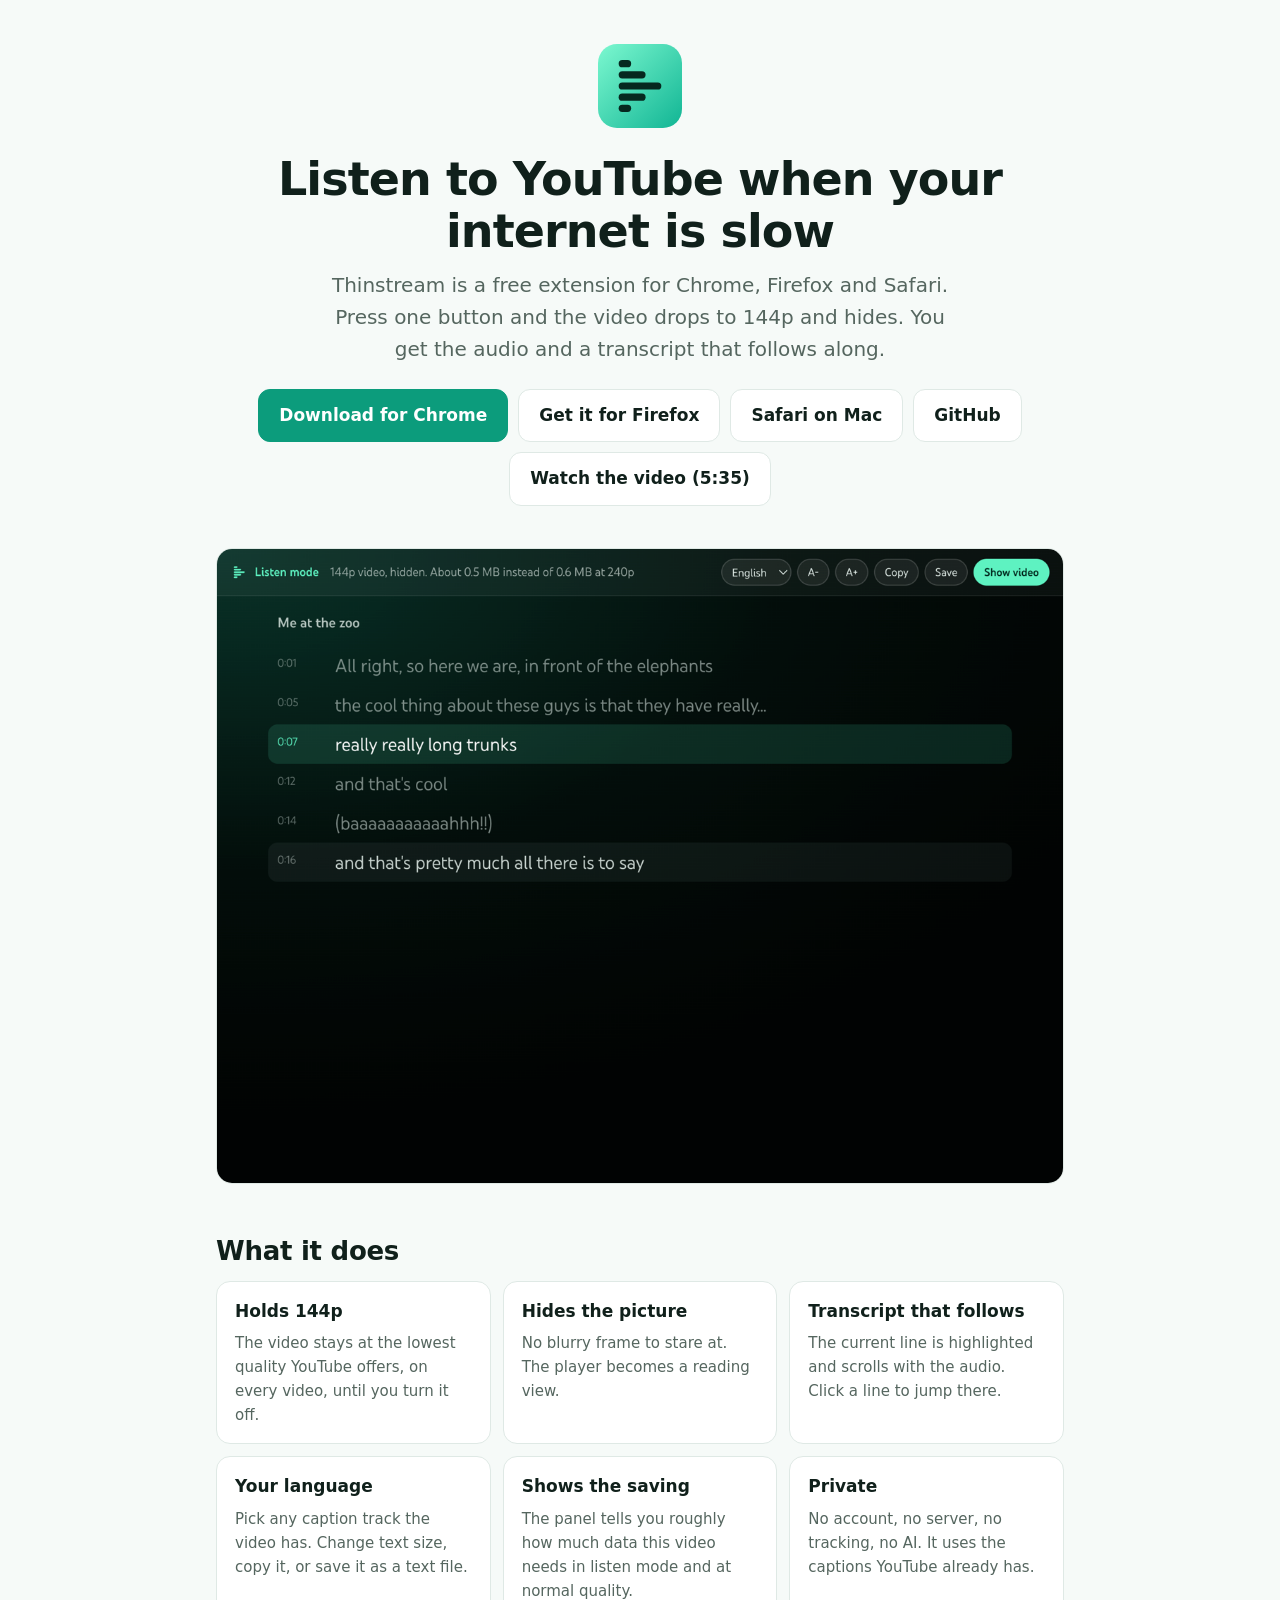
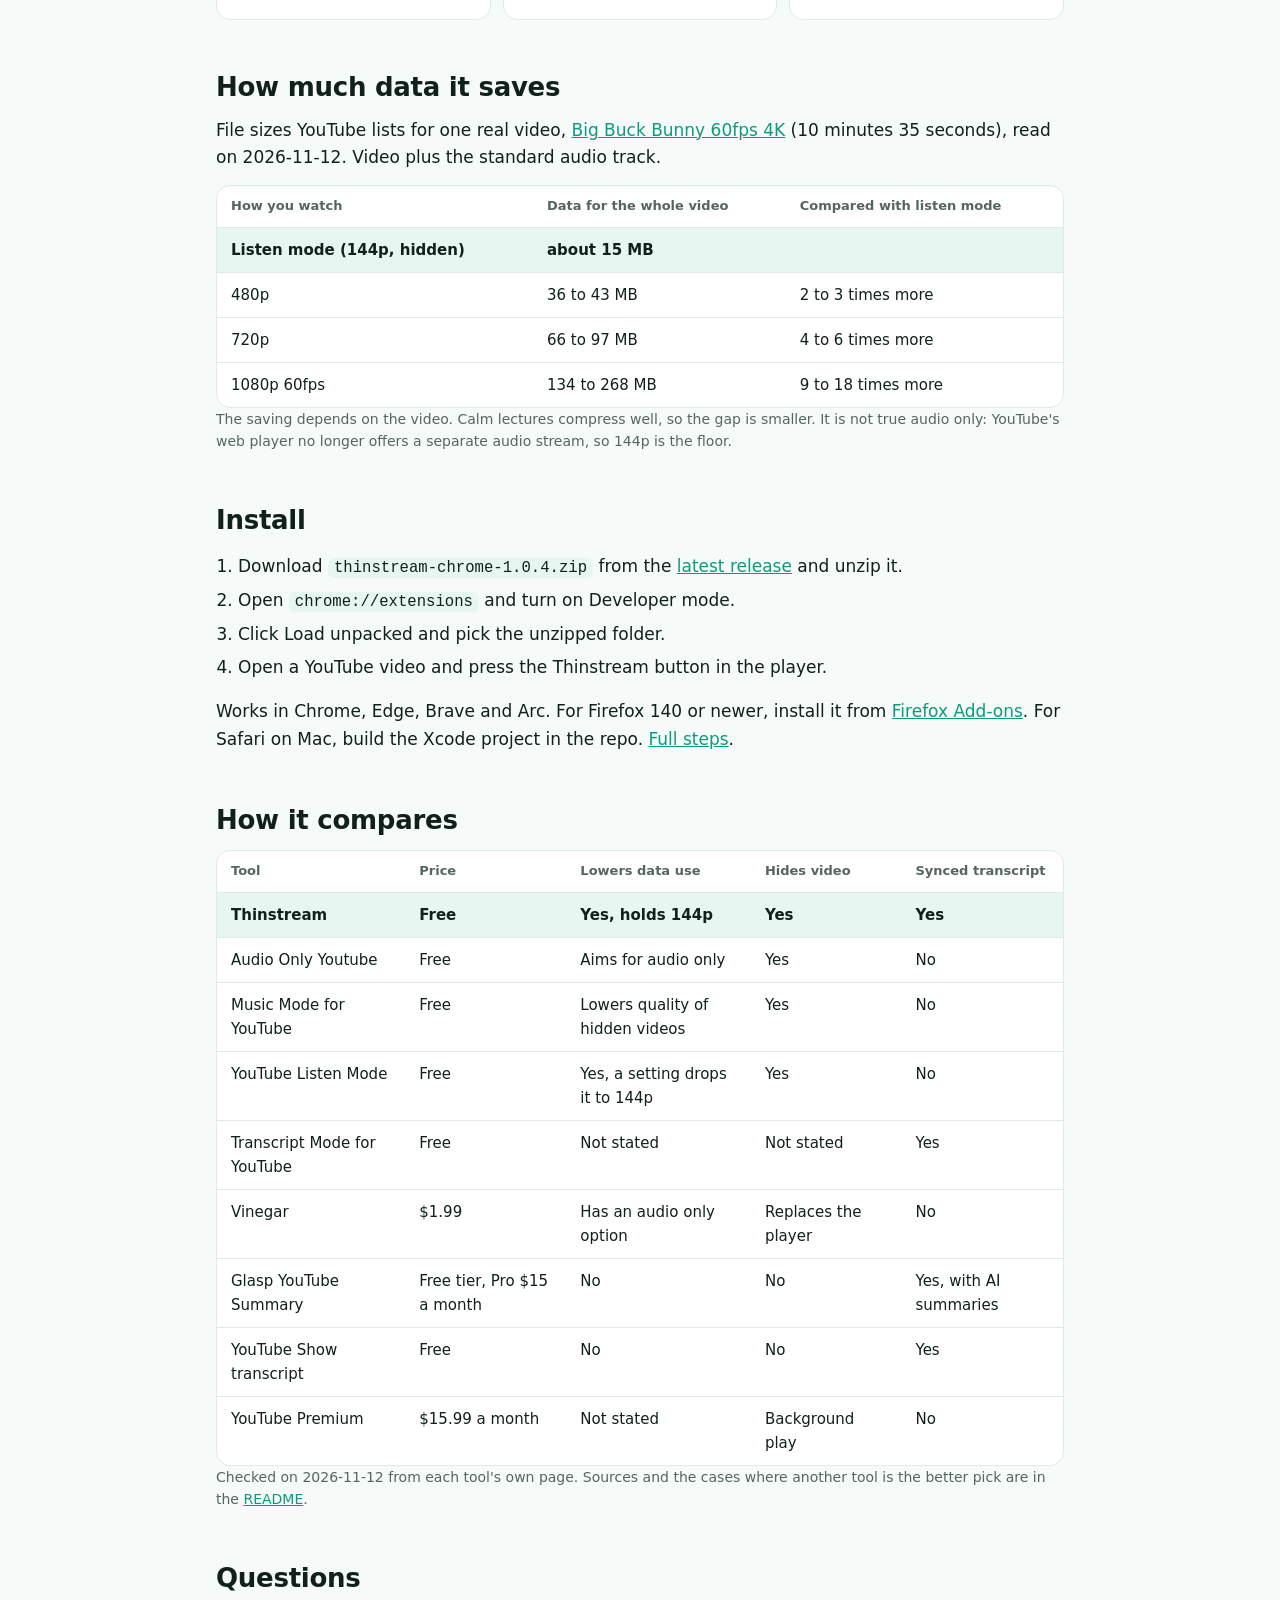
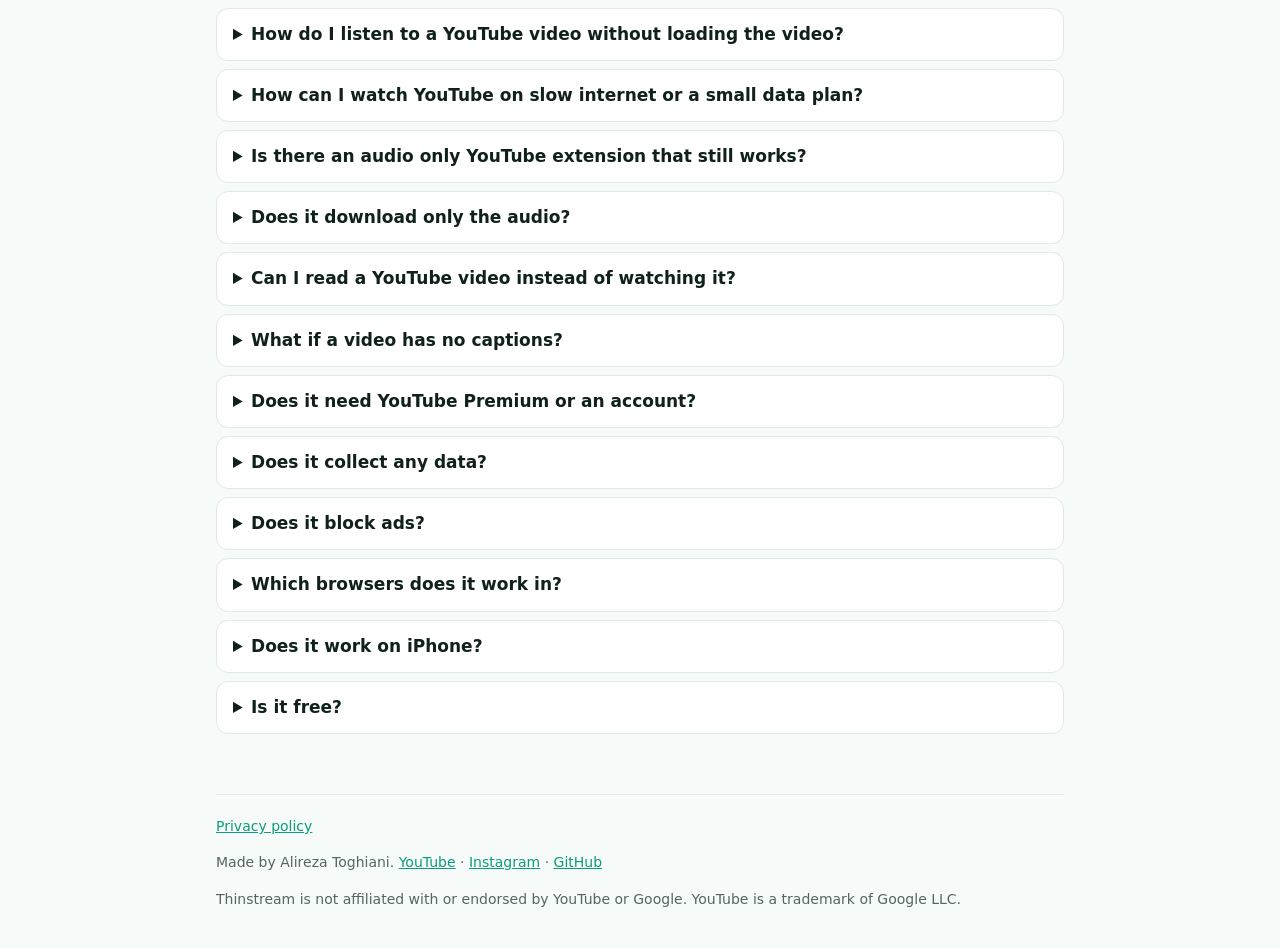
==== commit 6acf32f0: "Firefox Add-ons listing is live: point the site and README at it" ====
--- a/docs/index.html
+++ b/docs/index.html
@@ -48,7 +48,7 @@
   "offers": { "@type": "Offer", "price": "0", "priceCurrency": "USD" },
   "author": { "@type": "Person", "name": "Alireza Toghiani", "url": "https://alireza12t.github.io/",
     "sameAs": ["https://github.com/alireza12t", "https://www.youtube.com/@DevMvRick", "https://www.instagram.com/devmvrick/", "https://x.com/DevMvRick"] },
-  "sameAs": ["https://github.com/alireza12t/thinstream", "https://www.youtube.com/watch?v=9wmyV0hV_Lw"],
+  "sameAs": ["https://github.com/alireza12t/thinstream", "https://addons.mozilla.org/en-US/firefox/addon/thinstream-listen-mode-for-you/", "https://www.youtube.com/watch?v=9wmyV0hV_Lw"],
   "featureList": [
     "Holds YouTube video at the lowest quality, 144p",
     "Hides the video picture",
@@ -98,7 +98,7 @@
     { "@type": "Question", "name": "Does it block ads?",
       "acceptedAnswer": { "@type": "Answer", "text": "No. Ads still play. In listen mode they are muted, and a countdown shows when your video continues." } },
     { "@type": "Question", "name": "Which browsers does it work in?",
-      "acceptedAnswer": { "@type": "Answer", "text": "Chrome and other Chromium browsers such as Edge, Brave and Arc, Firefox 140 or newer, and Safari on Mac through an Xcode project." } },
+      "acceptedAnswer": { "@type": "Answer", "text": "Chrome and other Chromium browsers such as Edge, Brave and Arc, Firefox 140 or newer (on Firefox Add-ons), and Safari on Mac through an Xcode project." } },
     { "@type": "Question", "name": "Does it work on iPhone?",
       "acceptedAnswer": { "@type": "Answer", "text": "An iPhone and iPad build is in the repo. It was tried on one iPhone through TestFlight on 2026-11-13 and worked. It is not on the App Store yet, and it only works on youtube.com in Safari, not in the YouTube app." } },
     { "@type": "Question", "name": "Is it free?",
@@ -173,7 +173,7 @@
   <p class="lead">Thinstream is a free extension for Chrome, Firefox and Safari. Press one button and the video drops to 144p and hides. You get the audio and a transcript that follows along.</p>
   <div class="cta">
     <a class="btn primary" href="https://github.com/alireza12t/thinstream/releases/latest">Download for Chrome</a>
-    <a class="btn" href="https://github.com/alireza12t/thinstream/releases/latest/download/thinstream-firefox-1.0.4.zip">Download for Firefox</a>
+    <a class="btn" href="https://addons.mozilla.org/en-US/firefox/addon/thinstream-listen-mode-for-you/">Get it for Firefox</a>
     <a class="btn" href="https://github.com/alireza12t/thinstream#safari-on-mac">Safari on Mac</a>
     <a class="btn" href="https://github.com/alireza12t/thinstream">GitHub</a>
     <a class="btn" href="https://www.youtube.com/watch?v=9wmyV0hV_Lw">Watch the video (5:35)</a>
@@ -215,7 +215,7 @@
   <li>Click Load unpacked and pick the unzipped folder.</li>
   <li>Open a YouTube video and press the Thinstream button in the player.</li>
 </ol>
-<p>Works in Chrome, Edge, Brave and Arc. Firefox 140 or newer has its own zip: <a href="https://github.com/alireza12t/thinstream/releases/latest/download/thinstream-firefox-1.0.4.zip">download it</a>, open <code>about:debugging</code>, This Firefox, Load Temporary Add-on, and pick the zip. A Firefox Add-ons listing is on the way. For Safari on Mac, build the Xcode project in the repo. <a href="https://github.com/alireza12t/thinstream#install">Full steps</a>.</p>
+<p>Works in Chrome, Edge, Brave and Arc. For Firefox 140 or newer, install it from <a href="https://addons.mozilla.org/en-US/firefox/addon/thinstream-listen-mode-for-you/">Firefox Add-ons</a>. For Safari on Mac, build the Xcode project in the repo. <a href="https://github.com/alireza12t/thinstream#install">Full steps</a>.</p>
 
 <h2 id="compare">How it compares</h2>
 <div class="scroll">
@@ -244,7 +244,7 @@
 <details><summary>Does it need YouTube Premium or an account?</summary><p>No.</p></details>
 <details><summary>Does it collect any data?</summary><p>No. It makes no network requests of its own. Settings stay in your browser.</p></details>
 <details><summary>Does it block ads?</summary><p>No. Ads still play. In listen mode they are muted, and a countdown shows when your video continues.</p></details>
-<details><summary>Which browsers does it work in?</summary><p>Chrome and other Chromium browsers such as Edge, Brave and Arc, Firefox 140 or newer, and Safari on Mac through an Xcode project.</p></details>
+<details><summary>Which browsers does it work in?</summary><p>Chrome and other Chromium browsers such as Edge, Brave and Arc, Firefox 140 or newer (on Firefox Add-ons), and Safari on Mac through an Xcode project.</p></details>
 <details><summary>Does it work on iPhone?</summary><p>An iPhone and iPad build is in the repo. It was tried on one iPhone through TestFlight on 2026-11-13 and worked. It is not on the App Store yet, and it only works on youtube.com in Safari, not in the YouTube app.</p></details>
 <details><summary>Is it free?</summary><p>Yes, for any noncommercial use, under the PolyForm Noncommercial 1.0.0 license. It can't be sold or used to make money.</p></details>
 
